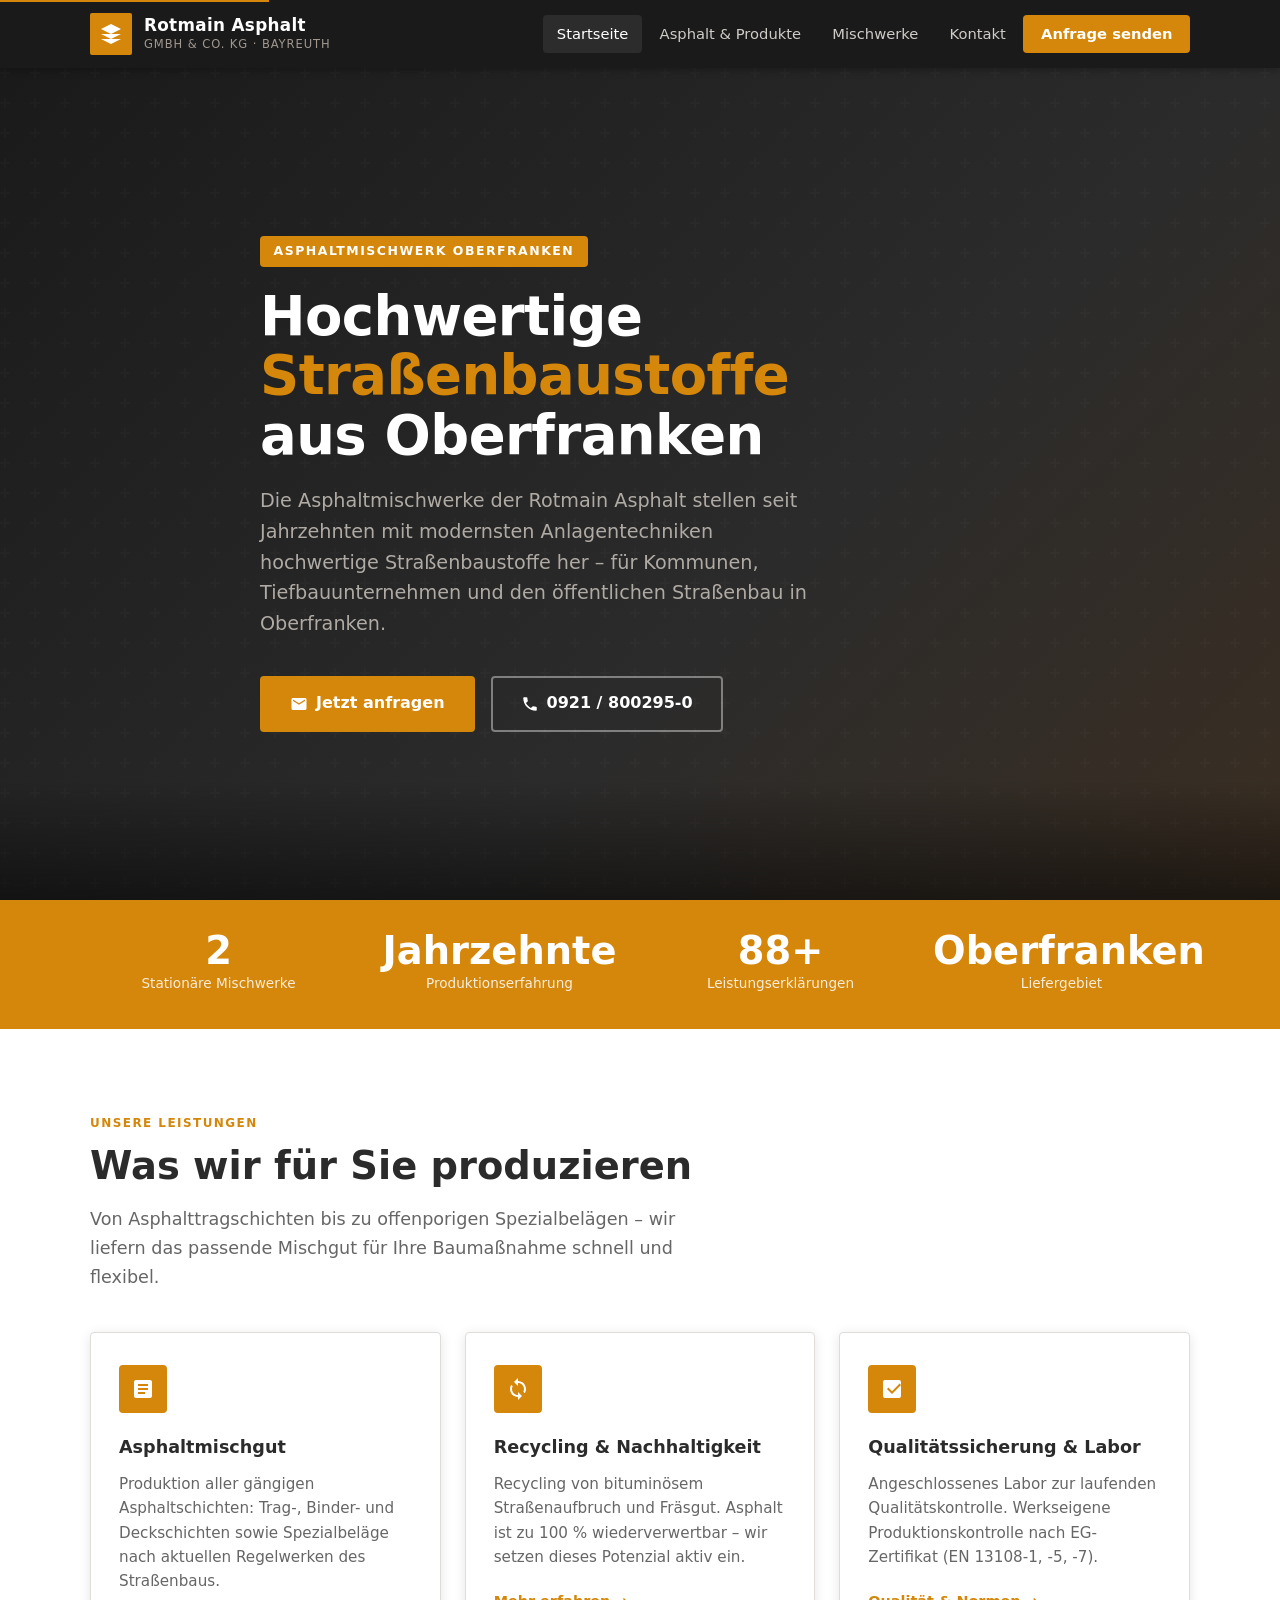
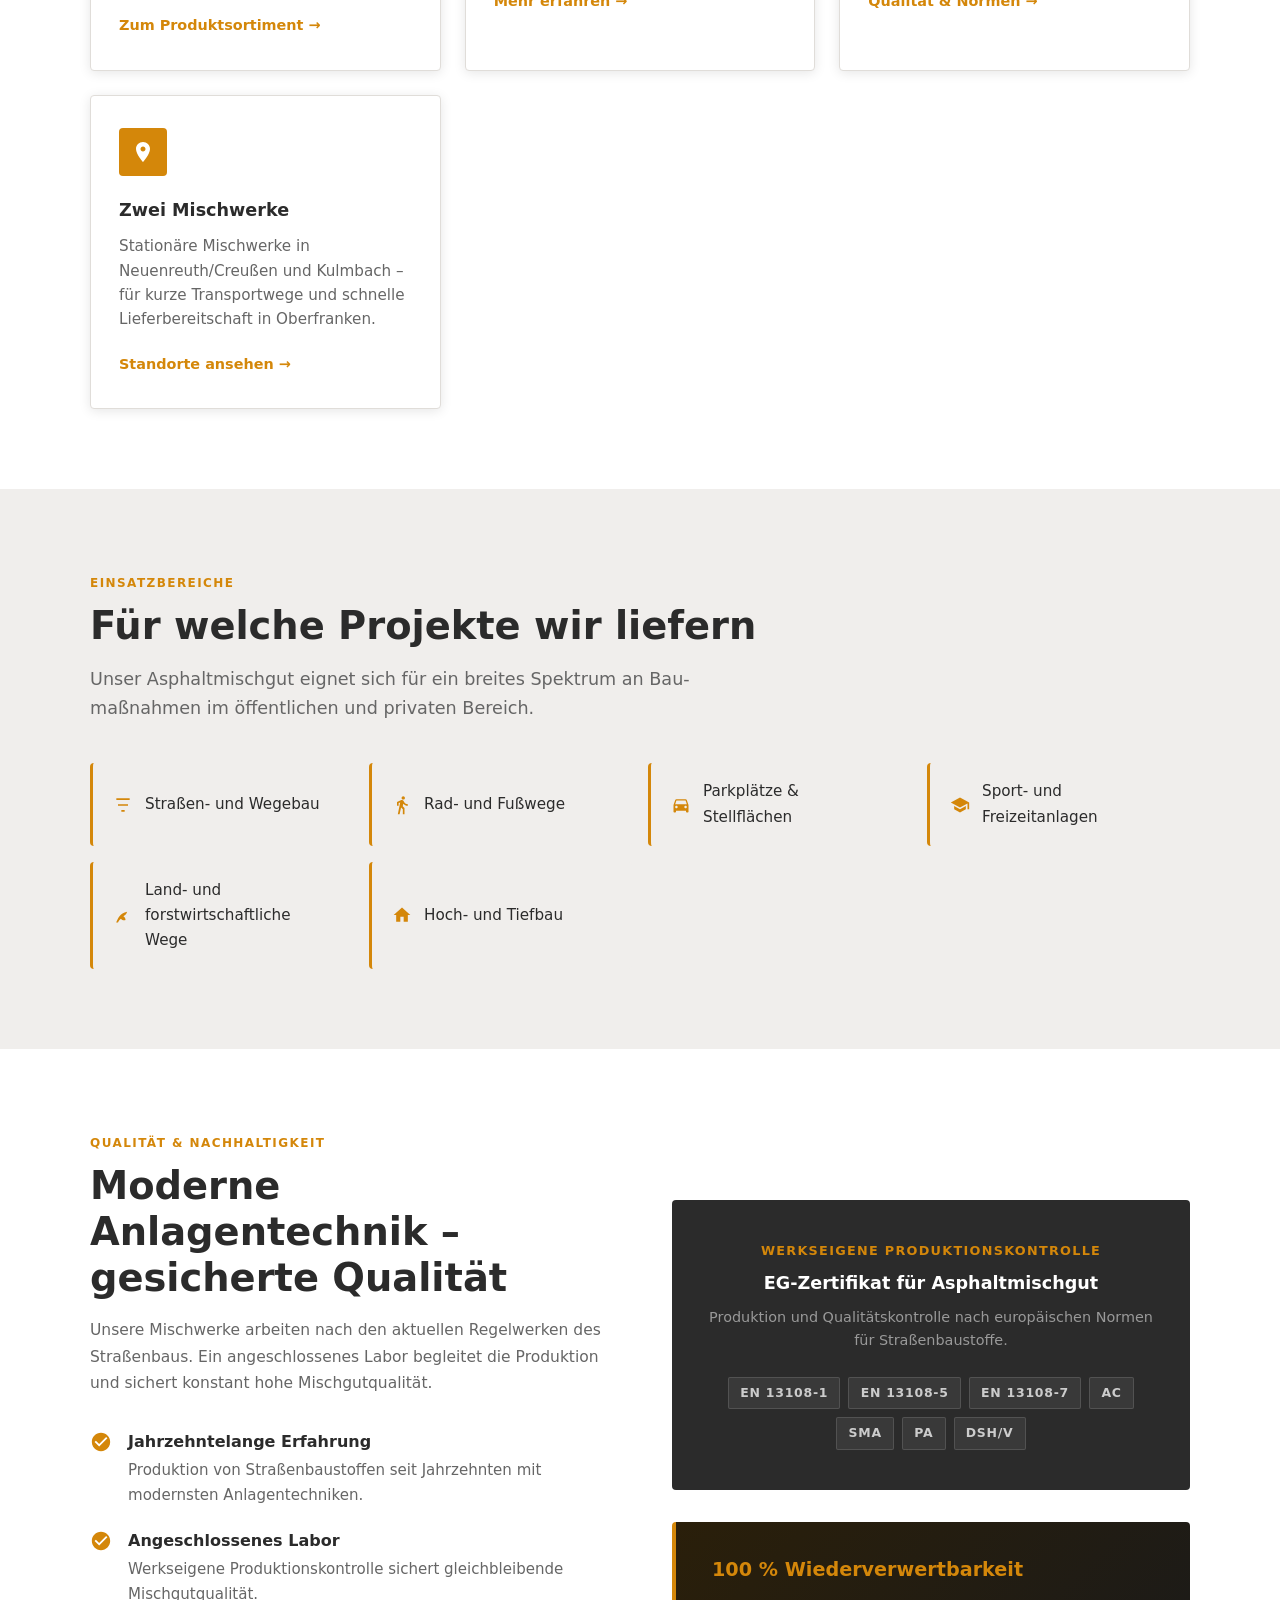
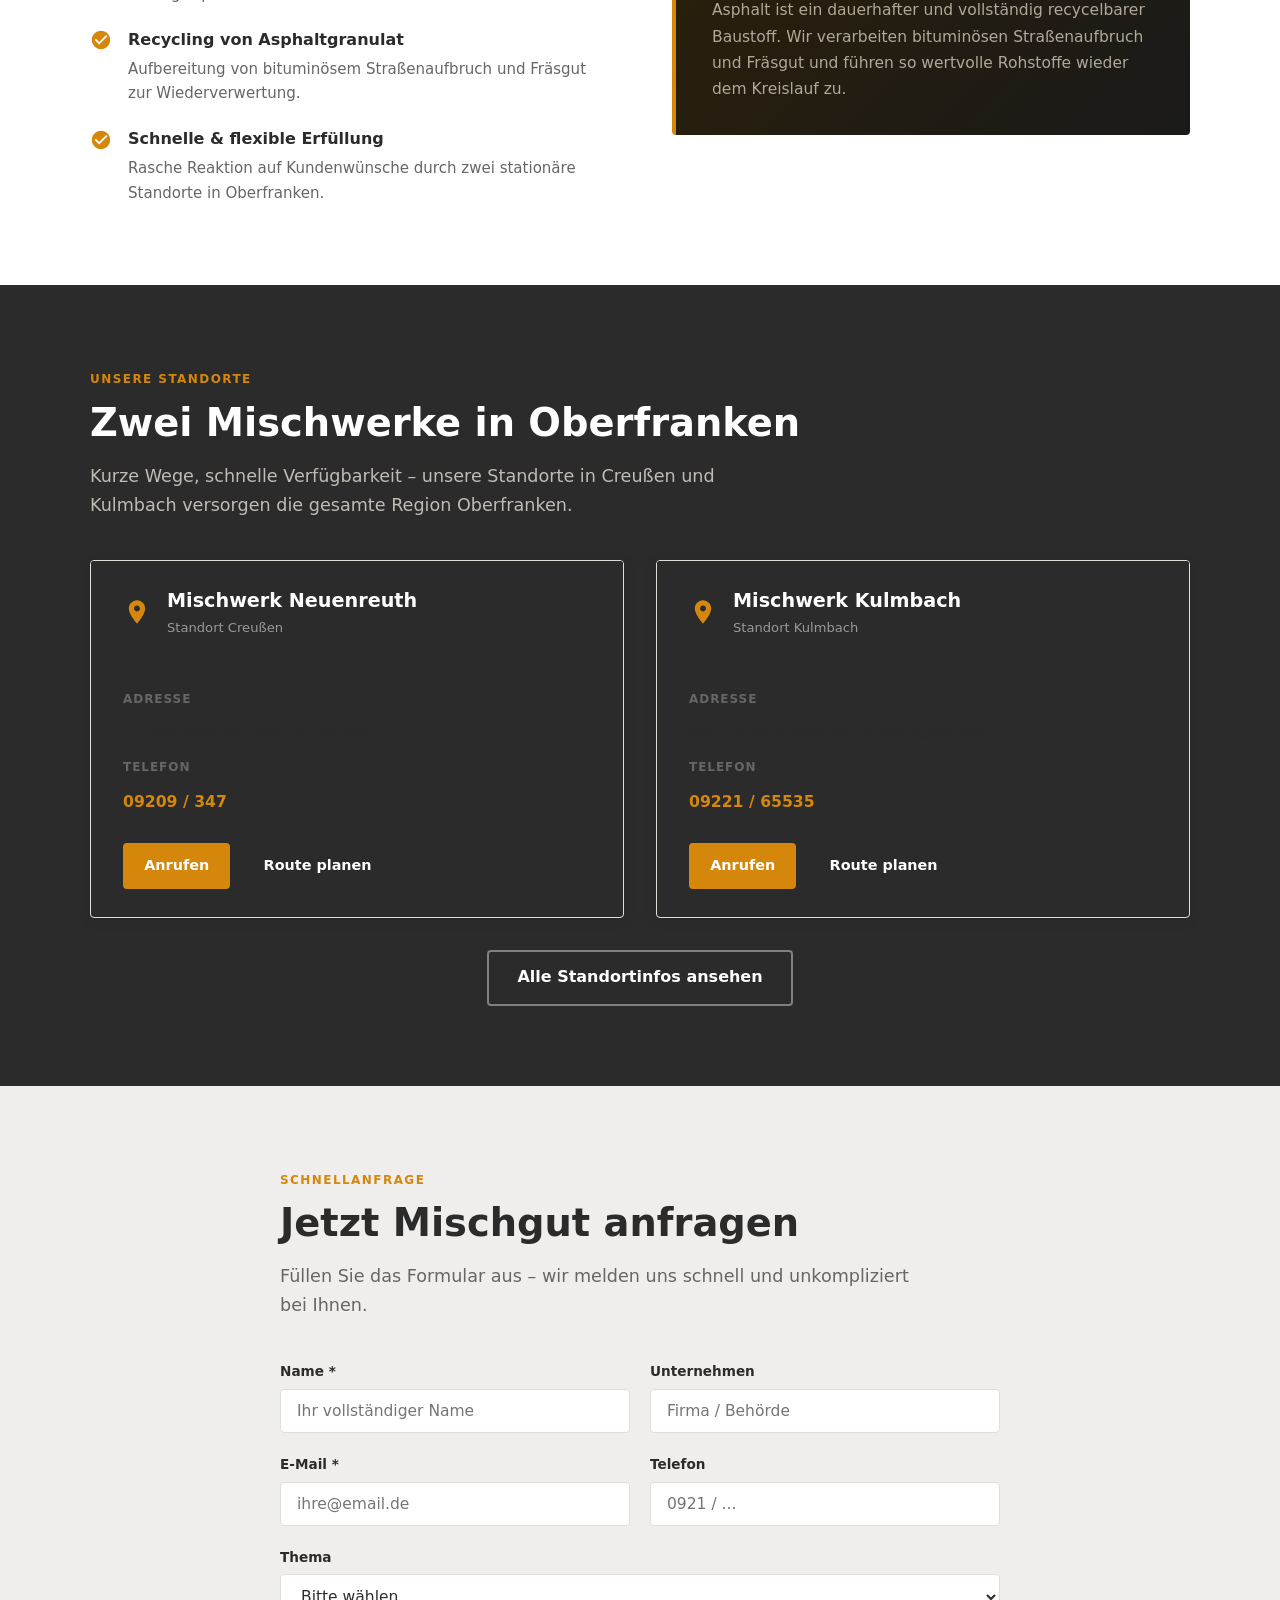
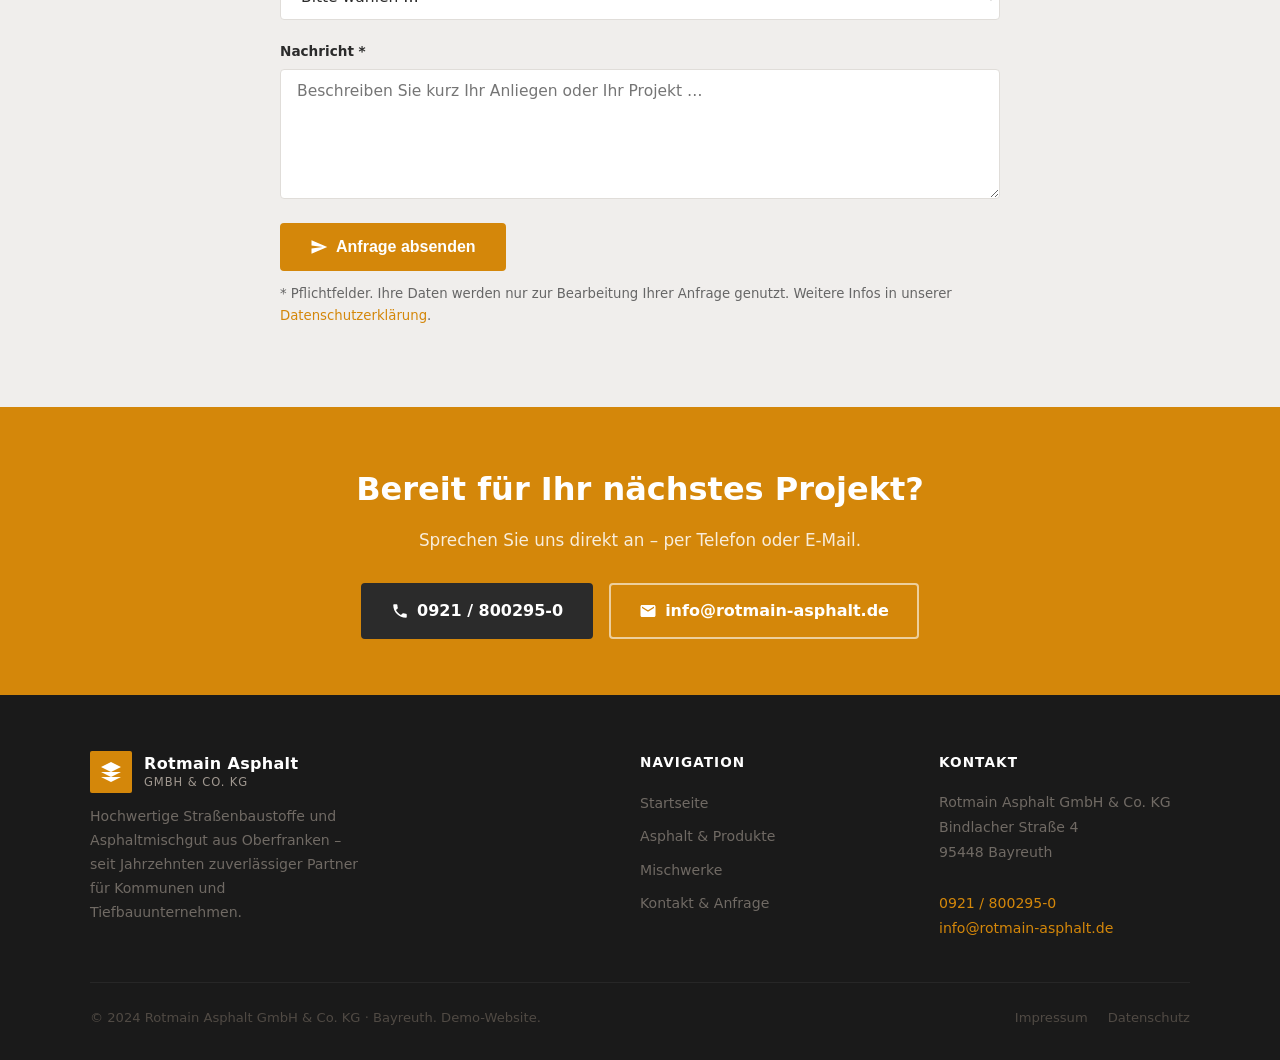
==== index.html @ ff2d0ba2 "Add complete 6-page demo website for Rotmain Asphalt GmbH & Co. KG Implements a modern, conversion-f" ====
<!DOCTYPE html>
<html lang="de">
<head>
  <meta charset="UTF-8">
  <meta name="viewport" content="width=device-width, initial-scale=1.0">
  <title>Rotmain Asphalt GmbH &amp; Co. KG – Asphaltmischwerk Bayreuth, Oberfranken</title>
  <meta name="description" content="Rotmain Asphalt produziert seit Jahrzehnten hochwertige Straßenbaustoffe in Oberfranken. Zwei stationäre Mischwerke in Neuenreuth/Creußen und Kulmbach. Jetzt Angebot anfragen.">
  <meta name="robots" content="index, follow">
  <link rel="canonical" href="https://rotmain-asphalt.de/">

  <!-- OpenGraph -->
  <meta property="og:type" content="website">
  <meta property="og:title" content="Rotmain Asphalt GmbH & Co. KG – Asphaltmischwerk Bayreuth">
  <meta property="og:description" content="Hochwertige Straßenbaustoffe aus Oberfranken. Zwei stationäre Mischwerke, angeschlossenes Labor, Recycling von Asphaltgranulat.">
  <meta property="og:url" content="https://rotmain-asphalt.de/">
  <meta property="og:locale" content="de_DE">

  <!-- JSON-LD LocalBusiness -->
  <script type="application/ld+json">
  {
    "@context": "https://schema.org",
    "@type": "LocalBusiness",
    "name": "Rotmain Asphalt GmbH & Co. KG",
    "url": "https://rotmain-asphalt.de/",
    "telephone": "+499218002950",
    "faxNumber": "+499218002955",
    "email": "info@rotmain-asphalt.de",
    "address": {
      "@type": "PostalAddress",
      "streetAddress": "Bindlacher Straße 4",
      "addressLocality": "Bayreuth",
      "postalCode": "95448",
      "addressCountry": "DE"
    },
    "geo": {
      "@type": "GeoCoordinates",
      "latitude": 49.9427,
      "longitude": 11.5834
    },
    "areaServed": "Oberfranken",
    "description": "Produktion hochwertiger Straßenbaustoffe und Asphaltmischgut seit Jahrzehnten. Zwei stationäre Mischwerke in Neuenreuth/Creußen und Kulmbach.",
    "sameAs": ["https://rotmain-asphalt.de/"]
  }
  </script>

  <link rel="stylesheet" href="styles.css">
</head>
<body>
  <a href="#main-content" class="skip-link">Zum Hauptinhalt springen</a>

  <!-- ===== HEADER ===== -->
  <header class="site-header" role="banner">
    <div class="header-inner">
      <a href="index.html" class="logo" aria-label="Rotmain Asphalt – Startseite">
        <div class="logo-mark">
          <svg viewBox="0 0 24 24" xmlns="http://www.w3.org/2000/svg" aria-hidden="true">
            <path d="M12 2L2 7l10 5 10-5-10-5zM2 17l10 5 10-5M2 12l10 5 10-5"/>
          </svg>
        </div>
        <div class="logo-text">
          <strong>Rotmain Asphalt</strong>
          <span>GmbH &amp; Co. KG · Bayreuth</span>
        </div>
      </a>
      <button class="nav-toggle" aria-label="Navigation öffnen" aria-expanded="false" aria-controls="main-nav">
        <span></span><span></span><span></span>
      </button>
      <nav class="site-nav" id="main-nav" aria-label="Hauptnavigation">
        <ul class="nav-list" role="list">
          <li><a href="index.html">Startseite</a></li>
          <li><a href="asphalt.html">Asphalt &amp; Produkte</a></li>
          <li><a href="plants.html">Mischwerke</a></li>
          <li><a href="contact.html">Kontakt</a></li>
          <li class="nav-cta"><a href="contact.html#inquiry">Anfrage senden</a></li>
        </ul>
      </nav>
    </div>
  </header>

  <main id="main-content">

    <!-- ===== HERO ===== -->
    <section class="hero" aria-labelledby="hero-heading">
      <div class="container">
        <div class="hero-content">
          <span class="hero-label">Asphaltmischwerk Oberfranken</span>
          <h1 id="hero-heading">
            Hochwertige <em>Straßenbaustoffe</em><br>
            aus Oberfranken
          </h1>
          <p class="hero-sub">
            Die Asphaltmischwerke der Rotmain Asphalt stellen seit Jahrzehnten mit
            modernsten Anlagentechniken hochwertige Straßenbaustoffe her –
            für Kommunen, Tiefbauunternehmen und den öffentlichen Straßenbau in Oberfranken.
          </p>
          <div class="hero-actions">
            <a href="contact.html#inquiry" class="btn btn-primary">
              <svg viewBox="0 0 24 24" width="18" height="18" fill="currentColor" aria-hidden="true"><path d="M20 4H4c-1.1 0-2 .9-2 2v12c0 1.1.9 2 2 2h16c1.1 0 2-.9 2-2V6c0-1.1-.9-2-2-2zm0 4l-8 5-8-5V6l8 5 8-5v2z"/></svg>
              Jetzt anfragen
            </a>
            <a href="tel:+499218002950" class="btn btn-outline">
              <svg viewBox="0 0 24 24" width="18" height="18" fill="currentColor" aria-hidden="true"><path d="M6.62 10.79c1.44 2.83 3.76 5.14 6.59 6.59l2.2-2.2c.27-.27.67-.36 1.02-.24 1.12.37 2.33.57 3.57.57.55 0 1 .45 1 1V20c0 .55-.45 1-1 1-9.39 0-17-7.61-17-17 0-.55.45-1 1-1h3.5c.55 0 1 .45 1 1 0 1.25.2 2.45.57 3.57.11.35.03.74-.25 1.02l-2.2 2.2z"/></svg>
              0921 / 800295-0
            </a>
          </div>
        </div>
      </div>
    </section>

    <!-- ===== STATS STRIP ===== -->
    <div class="stats-strip" aria-label="Kennzahlen">
      <div class="container">
        <div class="stats-grid">
          <div class="stat-item">
            <strong>2</strong>
            <span>Stationäre Mischwerke</span>
          </div>
          <div class="stat-item">
            <strong>Jahrzehnte</strong>
            <span>Produktionserfahrung</span>
          </div>
          <div class="stat-item">
            <strong>88+</strong>
            <span>Leistungserklärungen</span>
          </div>
          <div class="stat-item">
            <strong>Oberfranken</strong>
            <span>Liefergebiet</span>
          </div>
        </div>
      </div>
    </div>

    <!-- ===== SERVICES ===== -->
    <section class="section" aria-labelledby="services-heading">
      <div class="container">
        <span class="section-label">Unsere Leistungen</span>
        <h2 class="section-title" id="services-heading">Was wir für Sie produzieren</h2>
        <p class="section-lead">
          Von Asphalttragschichten bis zu offenporigen Spezialbelägen – wir liefern
          das passende Mischgut für Ihre Baumaßnahme schnell und flexibel.
        </p>
        <div class="cards-grid">
          <article class="card">
            <div class="card-icon">
              <svg viewBox="0 0 24 24" xmlns="http://www.w3.org/2000/svg" aria-hidden="true">
                <path d="M19 3H5c-1.1 0-2 .9-2 2v14c0 1.1.9 2 2 2h14c1.1 0 2-.9 2-2V5c0-1.1-.9-2-2-2zm-5 14H7v-2h7v2zm3-4H7v-2h10v2zm0-4H7V7h10v2z"/>
              </svg>
            </div>
            <h3>Asphaltmischgut</h3>
            <p>
              Produktion aller gängigen Asphaltschichten: Trag-, Binder- und
              Deckschichten sowie Spezialbeläge nach aktuellen Regelwerken des Straßenbaus.
            </p>
            <p class="card-link"><a href="asphalt.html">Zum Produktsortiment →</a></p>
          </article>
          <article class="card">
            <div class="card-icon">
              <svg viewBox="0 0 24 24" xmlns="http://www.w3.org/2000/svg" aria-hidden="true">
                <path d="M12 4V1L8 5l4 4V6c3.31 0 6 2.69 6 6 0 1.01-.25 1.97-.7 2.8l1.46 1.46C19.54 15.03 20 13.57 20 12c0-4.42-3.58-8-8-8zm0 14c-3.31 0-6-2.69-6-6 0-1.01.25-1.97.7-2.8L5.24 7.74C4.46 8.97 4 10.43 4 12c0 4.42 3.58 8 8 8v3l4-4-4-4v3z"/>
              </svg>
            </div>
            <h3>Recycling &amp; Nachhaltigkeit</h3>
            <p>
              Recycling von bituminösem Straßenaufbruch und Fräsgut. Asphalt ist zu
              100 % wiederverwertbar – wir setzen dieses Potenzial aktiv ein.
            </p>
            <p class="card-link"><a href="asphalt.html#recycling">Mehr erfahren →</a></p>
          </article>
          <article class="card">
            <div class="card-icon">
              <svg viewBox="0 0 24 24" xmlns="http://www.w3.org/2000/svg" aria-hidden="true">
                <path d="M19 3H5c-1.1 0-2 .9-2 2v14c0 1.1.9 2 2 2h14c1.1 0 2-.9 2-2V5c0-1.1-.9-2-2-2zm-7 14l-5-5 1.41-1.41L12 14.17l7.59-7.59L21 8l-9 9z"/>
              </svg>
            </div>
            <h3>Qualitätssicherung &amp; Labor</h3>
            <p>
              Angeschlossenes Labor zur laufenden Qualitätskontrolle. Werkseigene
              Produktionskontrolle nach EG-Zertifikat (EN 13108-1, -5, -7).
            </p>
            <p class="card-link"><a href="asphalt.html#quality">Qualität &amp; Normen →</a></p>
          </article>
          <article class="card">
            <div class="card-icon">
              <svg viewBox="0 0 24 24" xmlns="http://www.w3.org/2000/svg" aria-hidden="true">
                <path d="M12 2C8.13 2 5 5.13 5 9c0 5.25 7 13 7 13s7-7.75 7-13c0-3.87-3.13-7-7-7zm0 9.5c-1.38 0-2.5-1.12-2.5-2.5s1.12-2.5 2.5-2.5 2.5 1.12 2.5 2.5-1.12 2.5-2.5 2.5z"/>
              </svg>
            </div>
            <h3>Zwei Mischwerke</h3>
            <p>
              Stationäre Mischwerke in Neuenreuth/Creußen und Kulmbach –
              für kurze Transportwege und schnelle Lieferbereitschaft in Oberfranken.
            </p>
            <p class="card-link"><a href="plants.html">Standorte ansehen →</a></p>
          </article>
        </div>
      </div>
    </section>

    <!-- ===== APPLICATIONS ===== -->
    <section class="section section--mist" aria-labelledby="applications-heading">
      <div class="container">
        <span class="section-label">Einsatzbereiche</span>
        <h2 class="section-title" id="applications-heading">Für welche Projekte wir liefern</h2>
        <p class="section-lead">
          Unser Asphaltmischgut eignet sich für ein breites Spektrum an Bau­maßnahmen
          im öffentlichen und privaten Bereich.
        </p>
        <div class="app-grid">
          <div class="app-item">
            <svg viewBox="0 0 24 24" xmlns="http://www.w3.org/2000/svg" aria-hidden="true"><path d="M20 6H4V4h16v2zm-2 7H6v-2h12v2zm-4 7H10v-2h4v2z"/></svg>
            Straßen- und Wegebau
          </div>
          <div class="app-item">
            <svg viewBox="0 0 24 24" xmlns="http://www.w3.org/2000/svg" aria-hidden="true"><path d="M13.5 5.5c1.1 0 2-.9 2-2s-.9-2-2-2-2 .9-2 2 .9 2 2 2zM9.8 8.9L7 23h2.1l1.8-8 2.1 2v6h2v-7.5l-2.1-2 .6-3C14.8 12 16.8 13 19 13v-2c-1.9 0-3.5-1-4.3-2.4l-1-1.6c-.4-.6-1-1-1.7-1-.3 0-.5.1-.8.1L6 8.3V13h2V9.6l1.8-.7"/></svg>
            Rad- und Fußwege
          </div>
          <div class="app-item">
            <svg viewBox="0 0 24 24" xmlns="http://www.w3.org/2000/svg" aria-hidden="true"><path d="M18.92 6.01C18.72 5.42 18.16 5 17.5 5h-11c-.66 0-1.21.42-1.42 1.01L3 12v8c0 .55.45 1 1 1h1c.55 0 1-.45 1-1v-1h12v1c0 .55.45 1 1 1h1c.55 0 1-.45 1-1v-8l-2.08-5.99zM6.5 16c-.83 0-1.5-.67-1.5-1.5S5.67 13 6.5 13s1.5.67 1.5 1.5S7.33 16 6.5 16zm11 0c-.83 0-1.5-.67-1.5-1.5s.67-1.5 1.5-1.5 1.5.67 1.5 1.5-.67 1.5-1.5 1.5zM5 11l1.5-4.5h11L19 11H5z"/></svg>
            Parkplätze &amp; Stellflächen
          </div>
          <div class="app-item">
            <svg viewBox="0 0 24 24" xmlns="http://www.w3.org/2000/svg" aria-hidden="true"><path d="M12 3L1 9l11 6 9-4.91V17h2V9L12 3zM5 13.18v4L12 21l7-3.82v-4L12 17l-7-3.82z"/></svg>
            Sport- und Freizeitanlagen
          </div>
          <div class="app-item">
            <svg viewBox="0 0 24 24" xmlns="http://www.w3.org/2000/svg" aria-hidden="true"><path d="M17 8C8 10 5.9 16.17 3.82 21H6c1-2 2-3.5 3.5-4.5C11 18 13 19 15 18c0-2-1-3.5-2.5-4.5C14 12 16 11.5 17 8z"/></svg>
            Land- und forstwirtschaftliche Wege
          </div>
          <div class="app-item">
            <svg viewBox="0 0 24 24" xmlns="http://www.w3.org/2000/svg" aria-hidden="true"><path d="M10 20v-6h4v6h5v-8h3L12 3 2 12h3v8z"/></svg>
            Hoch- und Tiefbau
          </div>
        </div>
      </div>
    </section>

    <!-- ===== QUALITY / TRUST ===== -->
    <section class="section" id="quality" aria-labelledby="quality-heading">
      <div class="container">
        <div class="quality-grid">
          <div>
            <span class="section-label">Qualität &amp; Nachhaltigkeit</span>
            <h2 class="section-title" id="quality-heading">
              Moderne Anlagentechnik –<br>gesicherte Qualität
            </h2>
            <p style="color: var(--clr-subtle); margin-bottom: 2rem; font-size: .97rem; line-height: 1.7;">
              Unsere Mischwerke arbeiten nach den aktuellen Regelwerken des
              Straßenbaus. Ein angeschlossenes Labor begleitet die Produktion
              und sichert konstant hohe Mischgutqualität.
            </p>
            <ul class="quality-list">
              <li>
                <svg viewBox="0 0 24 24" xmlns="http://www.w3.org/2000/svg" aria-hidden="true"><path d="M12 2C6.48 2 2 6.48 2 12s4.48 10 10 10 10-4.48 10-10S17.52 2 12 2zm-2 15l-5-5 1.41-1.41L10 14.17l7.59-7.59L19 8l-9 9z"/></svg>
                <div>
                  <strong>Jahrzehntelange Erfahrung</strong>
                  <p>Produktion von Straßenbaustoffen seit Jahrzehnten mit modernsten Anlagentechniken.</p>
                </div>
              </li>
              <li>
                <svg viewBox="0 0 24 24" xmlns="http://www.w3.org/2000/svg" aria-hidden="true"><path d="M12 2C6.48 2 2 6.48 2 12s4.48 10 10 10 10-4.48 10-10S17.52 2 12 2zm-2 15l-5-5 1.41-1.41L10 14.17l7.59-7.59L19 8l-9 9z"/></svg>
                <div>
                  <strong>Angeschlossenes Labor</strong>
                  <p>Werkseigene Produktionskontrolle sichert gleichbleibende Mischgutqualität.</p>
                </div>
              </li>
              <li>
                <svg viewBox="0 0 24 24" xmlns="http://www.w3.org/2000/svg" aria-hidden="true"><path d="M12 2C6.48 2 2 6.48 2 12s4.48 10 10 10 10-4.48 10-10S17.52 2 12 2zm-2 15l-5-5 1.41-1.41L10 14.17l7.59-7.59L19 8l-9 9z"/></svg>
                <div>
                  <strong>Recycling von Asphaltgranulat</strong>
                  <p>Aufbereitung von bituminösem Straßenaufbruch und Fräsgut zur Wiederverwertung.</p>
                </div>
              </li>
              <li>
                <svg viewBox="0 0 24 24" xmlns="http://www.w3.org/2000/svg" aria-hidden="true"><path d="M12 2C6.48 2 2 6.48 2 12s4.48 10 10 10 10-4.48 10-10S17.52 2 12 2zm-2 15l-5-5 1.41-1.41L10 14.17l7.59-7.59L19 8l-9 9z"/></svg>
                <div>
                  <strong>Schnelle &amp; flexible Erfüllung</strong>
                  <p>Rasche Reaktion auf Kundenwünsche durch zwei stationäre Standorte in Oberfranken.</p>
                </div>
              </li>
            </ul>
          </div>
          <div>
            <div class="quality-badge">
              <p class="badge-norm">Werkseigene Produktionskontrolle</p>
              <h3>EG-Zertifikat für Asphaltmischgut</h3>
              <p>Produktion und Qualitätskontrolle nach europäischen Normen für Straßenbaustoffe.</p>
              <div class="standards-list">
                <span class="std-tag">EN 13108-1</span>
                <span class="std-tag">EN 13108-5</span>
                <span class="std-tag">EN 13108-7</span>
                <span class="std-tag">AC</span>
                <span class="std-tag">SMA</span>
                <span class="std-tag">PA</span>
                <span class="std-tag">DSH/V</span>
              </div>
            </div>
            <div class="recycle-block mt-4">
              <h3>100 % Wiederverwertbarkeit</h3>
              <p>
                Asphalt ist ein dauerhafter und vollständig recycelbarer Baustoff.
                Wir verarbeiten bituminösen Straßenaufbruch und Fräsgut und führen
                so wertvolle Rohstoffe wieder dem Kreislauf zu.
              </p>
            </div>
          </div>
        </div>
      </div>
    </section>

    <!-- ===== PLANTS QUICK ACCESS ===== -->
    <section class="section section--dark" aria-labelledby="plants-heading">
      <div class="container">
        <span class="section-label">Unsere Standorte</span>
        <h2 class="section-title section-title--light" id="plants-heading">Zwei Mischwerke in Oberfranken</h2>
        <p class="section-lead section-lead--light">
          Kurze Wege, schnelle Verfügbarkeit – unsere Standorte in Creußen und Kulmbach
          versorgen die gesamte Region Oberfranken.
        </p>
        <div class="plant-grid">
          <div class="plant-card">
            <div class="plant-card-header">
              <svg viewBox="0 0 24 24" xmlns="http://www.w3.org/2000/svg" aria-hidden="true"><path d="M12 2C8.13 2 5 5.13 5 9c0 5.25 7 13 7 13s7-7.75 7-13c0-3.87-3.13-7-7-7zm0 9.5c-1.38 0-2.5-1.12-2.5-2.5s1.12-2.5 2.5-2.5 2.5 1.12 2.5 2.5-1.12 2.5-2.5 2.5z"/></svg>
              <div>
                <h3>Mischwerk Neuenreuth</h3>
                <p>Standort Creußen</p>
              </div>
            </div>
            <div class="plant-card-body">
              <dl>
                <dt>Adresse</dt>
                <dd>OT Neuenreuth, 95473 Creußen</dd>
                <dt>Telefon</dt>
                <dd><a href="tel:+4909209347">09209 / 347</a></dd>
              </dl>
            </div>
            <div class="plant-card-footer">
              <a href="tel:+4909209347" class="btn btn-primary btn-sm">Anrufen</a>
              <a href="https://www.google.com/maps/search/?api=1&query=OT+Neuenreuth+95473+Creußen" target="_blank" rel="noopener noreferrer" class="btn btn-dark btn-sm">Route planen</a>
            </div>
          </div>
          <div class="plant-card">
            <div class="plant-card-header">
              <svg viewBox="0 0 24 24" xmlns="http://www.w3.org/2000/svg" aria-hidden="true"><path d="M12 2C8.13 2 5 5.13 5 9c0 5.25 7 13 7 13s7-7.75 7-13c0-3.87-3.13-7-7-7zm0 9.5c-1.38 0-2.5-1.12-2.5-2.5s1.12-2.5 2.5-2.5 2.5 1.12 2.5 2.5-1.12 2.5-2.5 2.5z"/></svg>
              <div>
                <h3>Mischwerk Kulmbach</h3>
                <p>Standort Kulmbach</p>
              </div>
            </div>
            <div class="plant-card-body">
              <dl>
                <dt>Adresse</dt>
                <dd>Von-Linde-Straße 2a, 95326 Kulmbach</dd>
                <dt>Telefon</dt>
                <dd><a href="tel:+4909221655350">09221 / 65535</a></dd>
              </dl>
            </div>
            <div class="plant-card-footer">
              <a href="tel:+4909221655350" class="btn btn-primary btn-sm">Anrufen</a>
              <a href="https://www.google.com/maps/search/?api=1&query=Von-Linde-Straße+2a+95326+Kulmbach" target="_blank" rel="noopener noreferrer" class="btn btn-dark btn-sm">Route planen</a>
            </div>
          </div>
        </div>
        <div class="text-center mt-4">
          <a href="plants.html" class="btn btn-outline">Alle Standortinfos ansehen</a>
        </div>
      </div>
    </section>

    <!-- ===== QUICK INQUIRY ===== -->
    <section class="section section--mist" id="inquiry" aria-labelledby="inquiry-heading">
      <div class="container">
        <div style="max-width: 720px; margin: 0 auto;">
          <span class="section-label">Schnellanfrage</span>
          <h2 class="section-title" id="inquiry-heading">Jetzt Mischgut anfragen</h2>
          <p class="section-lead">
            Füllen Sie das Formular aus – wir melden uns schnell und unkompliziert bei Ihnen.
          </p>
          <form id="quick-inquiry" novalidate>
            <div class="form-grid">
              <div class="form-group">
                <label for="qi-name">Name *</label>
                <input type="text" id="qi-name" name="name" required autocomplete="name" placeholder="Ihr vollständiger Name">
              </div>
              <div class="form-group">
                <label for="qi-company">Unternehmen</label>
                <input type="text" id="qi-company" name="company" autocomplete="organization" placeholder="Firma / Behörde">
              </div>
              <div class="form-group">
                <label for="qi-email">E-Mail *</label>
                <input type="email" id="qi-email" name="email" required autocomplete="email" placeholder="ihre@email.de">
              </div>
              <div class="form-group">
                <label for="qi-phone">Telefon</label>
                <input type="tel" id="qi-phone" name="phone" autocomplete="tel" placeholder="0921 / ...">
              </div>
              <div class="form-group full">
                <label for="qi-topic">Thema</label>
                <select id="qi-topic" name="topic">
                  <option value="">Bitte wählen …</option>
                  <option value="asphalt-order">Asphaltbestellung</option>
                  <option value="recycling">Recycling-Asphalt / Fräsgut</option>
                  <option value="lab-quality">Labor &amp; Qualität</option>
                  <option value="general">Allgemeine Anfrage</option>
                </select>
              </div>
              <div class="form-group full">
                <label for="qi-message">Nachricht *</label>
                <textarea id="qi-message" name="message" required placeholder="Beschreiben Sie kurz Ihr Anliegen oder Ihr Projekt …"></textarea>
              </div>
            </div>
            <div style="margin-top: 1.5rem;">
              <button type="submit" class="btn btn-primary">
                <svg viewBox="0 0 24 24" width="18" height="18" fill="currentColor" aria-hidden="true"><path d="M2.01 21L23 12 2.01 3 2 10l15 2-15 2z"/></svg>
                Anfrage absenden
              </button>
              <p style="margin-top: .75rem; font-size: .83rem; color: var(--clr-subtle);">
                * Pflichtfelder. Ihre Daten werden nur zur Bearbeitung Ihrer Anfrage genutzt.
                Weitere Infos in unserer <a href="datenschutz.html">Datenschutzerklärung</a>.
              </p>
            </div>
          </form>
        </div>
      </div>
    </section>

    <!-- ===== CTA STRIP ===== -->
    <div class="cta-strip">
      <div class="container">
        <h2>Bereit für Ihr nächstes Projekt?</h2>
        <p>Sprechen Sie uns direkt an – per Telefon oder E-Mail.</p>
        <div class="cta-actions">
          <a href="tel:+499218002950" class="btn btn-dark">
            <svg viewBox="0 0 24 24" width="18" height="18" fill="currentColor" aria-hidden="true"><path d="M6.62 10.79c1.44 2.83 3.76 5.14 6.59 6.59l2.2-2.2c.27-.27.67-.36 1.02-.24 1.12.37 2.33.57 3.57.57.55 0 1 .45 1 1V20c0 .55-.45 1-1 1-9.39 0-17-7.61-17-17 0-.55.45-1 1-1h3.5c.55 0 1 .45 1 1 0 1.25.2 2.45.57 3.57.11.35.03.74-.25 1.02l-2.2 2.2z"/></svg>
            0921 / 800295-0
          </a>
          <a href="mailto:info@rotmain-asphalt.de" class="btn btn-outline">
            <svg viewBox="0 0 24 24" width="18" height="18" fill="currentColor" aria-hidden="true"><path d="M20 4H4c-1.1 0-2 .9-2 2v12c0 1.1.9 2 2 2h16c1.1 0 2-.9 2-2V6c0-1.1-.9-2-2-2zm0 4l-8 5-8-5V6l8 5 8-5v2z"/></svg>
            info@rotmain-asphalt.de
          </a>
        </div>
      </div>
    </div>

  </main>

  <!-- ===== FOOTER ===== -->
  <footer class="site-footer" role="contentinfo">
    <div class="container">
      <div class="footer-grid">
        <div class="footer-brand">
          <a href="index.html" class="logo" aria-label="Rotmain Asphalt – Startseite">
            <div class="logo-mark">
              <svg viewBox="0 0 24 24" width="20" height="20" fill="#fff" aria-hidden="true"><path d="M12 2L2 7l10 5 10-5-10-5zM2 17l10 5 10-5M2 12l10 5 10-5"/></svg>
            </div>
            <div class="logo-text">
              <strong>Rotmain Asphalt</strong>
              <span>GmbH &amp; Co. KG</span>
            </div>
          </a>
          <p>
            Hochwertige Straßenbaustoffe und Asphaltmischgut aus Oberfranken –
            seit Jahrzehnten zuverlässiger Partner für Kommunen und Tiefbauunternehmen.
          </p>
        </div>
        <div class="footer-col">
          <h4>Navigation</h4>
          <ul role="list">
            <li><a href="index.html">Startseite</a></li>
            <li><a href="asphalt.html">Asphalt &amp; Produkte</a></li>
            <li><a href="plants.html">Mischwerke</a></li>
            <li><a href="contact.html">Kontakt &amp; Anfrage</a></li>
          </ul>
        </div>
        <div class="footer-col">
          <h4>Kontakt</h4>
          <address>
            Rotmain Asphalt GmbH &amp; Co. KG<br>
            Bindlacher Straße 4<br>
            95448 Bayreuth<br><br>
            <a href="tel:+499218002950">0921 / 800295-0</a><br>
            <a href="mailto:info@rotmain-asphalt.de">info@rotmain-asphalt.de</a>
          </address>
        </div>
      </div>
      <div class="footer-bottom">
        <p>© 2024 Rotmain Asphalt GmbH &amp; Co. KG · Bayreuth. Demo-Website.</p>
        <nav class="footer-legal" aria-label="Rechtliches">
          <a href="impressum.html">Impressum</a>
          <a href="datenschutz.html">Datenschutz</a>
        </nav>
      </div>
    </div>
  </footer>

  <!-- Mobile Sticky Bar -->
  <div class="mobile-bar" role="navigation" aria-label="Schnellkontakt">
    <div class="mobile-bar-inner">
      <a href="tel:+499218002950" class="mobile-bar-btn primary">
        <svg viewBox="0 0 24 24" aria-hidden="true"><path d="M6.62 10.79c1.44 2.83 3.76 5.14 6.59 6.59l2.2-2.2c.27-.27.67-.36 1.02-.24 1.12.37 2.33.57 3.57.57.55 0 1 .45 1 1V20c0 .55-.45 1-1 1-9.39 0-17-7.61-17-17 0-.55.45-1 1-1h3.5c.55 0 1 .45 1 1 0 1.25.2 2.45.57 3.57.11.35.03.74-.25 1.02l-2.2 2.2z"/></svg>
        Anrufen
      </a>
      <a href="mailto:info@rotmain-asphalt.de" class="mobile-bar-btn">
        <svg viewBox="0 0 24 24" aria-hidden="true"><path d="M20 4H4c-1.1 0-2 .9-2 2v12c0 1.1.9 2 2 2h16c1.1 0 2-.9 2-2V6c0-1.1-.9-2-2-2zm0 4l-8 5-8-5V6l8 5 8-5v2z"/></svg>
        E-Mail
      </a>
      <a href="https://www.google.com/maps/search/?api=1&query=Bindlacher+Straße+4+95448+Bayreuth" target="_blank" rel="noopener noreferrer" class="mobile-bar-btn">
        <svg viewBox="0 0 24 24" aria-hidden="true"><path d="M12 2C8.13 2 5 5.13 5 9c0 5.25 7 13 7 13s7-7.75 7-13c0-3.87-3.13-7-7-7zm0 9.5c-1.38 0-2.5-1.12-2.5-2.5s1.12-2.5 2.5-2.5 2.5 1.12 2.5 2.5-1.12 2.5-2.5 2.5z"/></svg>
        Route
      </a>
    </div>
  </div>

  <script src="scripts.js"></script>
</body>
</html>
---- styles.css ----
/* =========================================================
   Rotmain Asphalt GmbH & Co. KG — Demo Site Styles
   Palette: dark charcoal + warm amber accent
   ========================================================= */

/* --- Reset & Base --- */
*, *::before, *::after { box-sizing: border-box; margin: 0; padding: 0; }

:root {
  --clr-black:   #1a1a1a;
  --clr-dark:    #2b2b2b;
  --clr-mid:     #3d3d3d;
  --clr-steel:   #5a5a5a;
  --clr-mist:    #f0eeec;
  --clr-white:   #ffffff;
  --clr-accent:  #d4870a;
  --clr-accent2: #b87209;
  --clr-border:  #e0ddd9;
  --clr-text:    #2b2b2b;
  --clr-subtle:  #666;
  --font-main: system-ui, -apple-system, 'Segoe UI', Roboto, sans-serif;
  --radius: 4px;
  --shadow: 0 2px 12px rgba(0,0,0,.10);
  --shadow-lg: 0 4px 24px rgba(0,0,0,.16);
  --max-w: 1140px;
  --header-h: 68px;
}

html { scroll-behavior: smooth; font-size: 16px; }

body {
  font-family: var(--font-main);
  color: var(--clr-text);
  background: var(--clr-white);
  line-height: 1.65;
  padding-top: var(--header-h);
}

img { max-width: 100%; display: block; }
a { color: var(--clr-accent); text-decoration: none; }
a:hover { text-decoration: underline; }

/* Skip link */
.skip-link {
  position: absolute; top: -40px; left: 0; background: var(--clr-accent);
  color: #fff; padding: .5rem 1rem; z-index: 1000; transition: top .2s;
  font-weight: 600;
}
.skip-link:focus { top: 0; }

/* --- Layout helpers --- */
.container { max-width: var(--max-w); margin: 0 auto; padding: 0 1.25rem; }
.section { padding: 5rem 0; }
.section--dark { background: var(--clr-dark); color: var(--clr-mist); }
.section--mist { background: var(--clr-mist); }
.section--black { background: var(--clr-black); color: var(--clr-mist); }

.section-label {
  display: inline-block;
  font-size: .75rem; font-weight: 700; letter-spacing: .12em;
  text-transform: uppercase; color: var(--clr-accent);
  margin-bottom: .6rem;
}
.section-title {
  font-size: clamp(1.6rem, 3vw, 2.4rem);
  font-weight: 700; line-height: 1.2; margin-bottom: 1rem;
}
.section-title--light { color: var(--clr-white); }
.section-lead {
  font-size: 1.1rem; max-width: 640px; color: var(--clr-subtle);
  margin-bottom: 2.5rem;
}
.section-lead--light { color: #c0bbb5; }

/* --- Header & Nav --- */
.site-header {
  position: fixed; top: 0; left: 0; right: 0; z-index: 900;
  background: var(--clr-black);
  height: var(--header-h);
  display: flex; align-items: center;
  box-shadow: 0 2px 8px rgba(0,0,0,.3);
  transition: background .25s;
}
.site-header.scrolled { background: rgba(26,26,26,.97); }

.header-inner {
  display: flex; align-items: center; justify-content: space-between;
  width: 100%; max-width: var(--max-w); margin: 0 auto; padding: 0 1.25rem;
}

.logo {
  display: flex; align-items: center; gap: .75rem; text-decoration: none;
}
.logo-mark {
  width: 42px; height: 42px; background: var(--clr-accent);
  display: flex; align-items: center; justify-content: center;
  border-radius: 2px; flex-shrink: 0;
}
.logo-mark svg { width: 24px; height: 24px; fill: #fff; }
.logo-text { line-height: 1.1; }
.logo-text strong {
  display: block; color: #fff; font-size: 1.05rem; font-weight: 700;
  letter-spacing: .02em;
}
.logo-text span { color: #a09890; font-size: .72rem; letter-spacing: .08em; text-transform: uppercase; }

.nav-list {
  display: flex; align-items: center; gap: .25rem; list-style: none;
}
.nav-list a {
  display: block; padding: .45rem .85rem;
  color: #d0ccc8; font-size: .92rem; font-weight: 500;
  border-radius: var(--radius); transition: color .2s, background .2s;
  text-decoration: none;
}
.nav-list a:hover, .nav-list a.active {
  color: #fff; background: rgba(255,255,255,.08);
}
.nav-cta a {
  background: var(--clr-accent) !important; color: #fff !important;
  padding: .45rem 1.1rem !important; font-weight: 600 !important;
}
.nav-cta a:hover { background: var(--clr-accent2) !important; }

.nav-toggle {
  display: none; flex-direction: column; gap: 5px; cursor: pointer;
  background: none; border: none; padding: .4rem;
}
.nav-toggle span {
  width: 26px; height: 2px; background: #fff; border-radius: 2px;
  transition: transform .25s, opacity .25s;
}

@media (max-width: 820px) {
  .nav-toggle { display: flex; }
  .site-nav {
    position: fixed; top: var(--header-h); left: 0; right: 0;
    background: var(--clr-black); padding: 1rem 1.25rem 1.5rem;
    display: none; box-shadow: 0 8px 24px rgba(0,0,0,.4);
  }
  .site-nav.open { display: block; }
  .nav-list { flex-direction: column; align-items: stretch; gap: .1rem; }
  .nav-list a { padding: .75rem 1rem; }
}

/* --- Hero --- */
.hero {
  min-height: calc(100vh - var(--header-h));
  background: linear-gradient(135deg, var(--clr-black) 0%, var(--clr-dark) 60%, #3a2e22 100%);
  display: flex; align-items: center; position: relative; overflow: hidden;
  padding: 4rem 0;
}
.hero::before {
  content: ''; position: absolute; inset: 0;
  background: url("data:image/svg+xml,%3Csvg width='60' height='60' viewBox='0 0 60 60' xmlns='http://www.w3.org/2000/svg'%3E%3Cg fill='none' fill-rule='evenodd'%3E%3Cg fill='%23ffffff' fill-opacity='0.02'%3E%3Cpath d='M36 34v-4h-2v4h-4v2h4v4h2v-4h4v-2h-4zm0-30V0h-2v4h-4v2h4v4h2V6h4V4h-4zM6 34v-4H4v4H0v2h4v4h2v-4h4v-2H6zM6 4V0H4v4H0v2h4v4h2V6h4V4H6z'/%3E%3C/g%3E%3C/g%3E%3C/svg%3E");
}
.hero::after {
  content: ''; position: absolute; bottom: 0; left: 0; right: 0; height: 120px;
  background: linear-gradient(to top, rgba(0,0,0,.5), transparent);
}
.hero-content { position: relative; z-index: 1; max-width: 760px; }
.hero-label {
  display: inline-block; background: var(--clr-accent); color: #fff;
  font-size: .78rem; font-weight: 700; letter-spacing: .12em; text-transform: uppercase;
  padding: .3rem .85rem; border-radius: var(--radius); margin-bottom: 1.25rem;
}
.hero h1 {
  font-size: clamp(2rem, 5vw, 3.4rem); color: #fff; font-weight: 800;
  line-height: 1.1; margin-bottom: 1.25rem; letter-spacing: -.01em;
}
.hero h1 em { color: var(--clr-accent); font-style: normal; }
.hero-sub {
  font-size: clamp(1rem, 2vw, 1.2rem); color: #b0aaa4; max-width: 560px;
  margin-bottom: 2.25rem; line-height: 1.6;
}
.hero-actions { display: flex; gap: 1rem; flex-wrap: wrap; }

/* --- Buttons --- */
.btn {
  display: inline-flex; align-items: center; gap: .5rem;
  padding: .8rem 1.75rem; border-radius: var(--radius);
  font-size: 1rem; font-weight: 600; cursor: pointer;
  text-decoration: none; border: 2px solid transparent;
  transition: background .2s, color .2s, border-color .2s, box-shadow .2s;
  white-space: nowrap;
}
.btn:hover { text-decoration: none; }
.btn-primary { background: var(--clr-accent); color: #fff; border-color: var(--clr-accent); }
.btn-primary:hover { background: var(--clr-accent2); border-color: var(--clr-accent2); }
.btn-outline { background: transparent; color: #fff; border-color: rgba(255,255,255,.4); }
.btn-outline:hover { border-color: #fff; background: rgba(255,255,255,.08); color: #fff; }
.btn-dark { background: var(--clr-dark); color: #fff; border-color: var(--clr-dark); }
.btn-dark:hover { background: var(--clr-mid); border-color: var(--clr-mid); }
.btn-sm { padding: .55rem 1.2rem; font-size: .9rem; }

/* --- Stats strip --- */
.stats-strip {
  background: var(--clr-accent); padding: 2rem 0;
}
.stats-grid {
  display: grid; grid-template-columns: repeat(auto-fit, minmax(160px, 1fr));
  gap: 1.5rem; text-align: center;
}
.stat-item strong {
  display: block; font-size: clamp(1.8rem, 3vw, 2.6rem); font-weight: 800;
  color: #fff; line-height: 1;
}
.stat-item span { font-size: .85rem; color: rgba(255,255,255,.85); font-weight: 500; }

/* --- Cards grid --- */
.cards-grid {
  display: grid;
  grid-template-columns: repeat(auto-fit, minmax(260px, 1fr));
  gap: 1.5rem;
}
.card {
  background: var(--clr-white); border: 1px solid var(--clr-border);
  border-radius: var(--radius); padding: 2rem 1.75rem;
  box-shadow: var(--shadow); transition: box-shadow .2s, transform .2s;
}
.card:hover { box-shadow: var(--shadow-lg); transform: translateY(-2px); }
.card-icon {
  width: 48px; height: 48px; background: var(--clr-accent);
  border-radius: var(--radius); display: flex; align-items: center;
  justify-content: center; margin-bottom: 1.25rem;
}
.card-icon svg { width: 24px; height: 24px; fill: #fff; }
.card h3 { font-size: 1.1rem; font-weight: 700; margin-bottom: .6rem; }
.card p { font-size: .95rem; color: var(--clr-subtle); line-height: 1.6; }
.card-link { margin-top: 1.25rem; }
.card-link a {
  font-size: .9rem; font-weight: 600; color: var(--clr-accent);
  display: inline-flex; align-items: center; gap: .3rem;
}
.card-link a:hover { text-decoration: underline; }

/* Dark card variant */
.card--dark {
  background: var(--clr-mid); border-color: var(--clr-steel); color: var(--clr-mist);
}
.card--dark p { color: #a0a0a0; }

/* --- Applications list --- */
.app-grid {
  display: grid; grid-template-columns: repeat(auto-fit, minmax(220px, 1fr));
  gap: 1rem;
}
.app-item {
  display: flex; align-items: center; gap: .75rem;
  padding: 1rem 1.25rem; background: var(--clr-mist);
  border-radius: var(--radius); border-left: 3px solid var(--clr-accent);
  font-size: .95rem; font-weight: 500;
}
.app-item svg { width: 20px; height: 20px; fill: var(--clr-accent); flex-shrink: 0; }

/* --- Plant cards --- */
.plant-grid { display: grid; grid-template-columns: repeat(auto-fit, minmax(320px, 1fr)); gap: 2rem; }
.plant-card {
  border: 1px solid var(--clr-border); border-radius: var(--radius);
  overflow: hidden; box-shadow: var(--shadow);
}
.plant-card-header {
  background: var(--clr-dark); padding: 1.5rem 2rem;
  display: flex; align-items: center; gap: 1rem;
}
.plant-card-header svg { width: 28px; height: 28px; fill: var(--clr-accent); flex-shrink: 0; }
.plant-card-header h3 { color: #fff; font-size: 1.2rem; font-weight: 700; }
.plant-card-header p { color: #999; font-size: .82rem; }
.plant-card-body { padding: 1.75rem 2rem; }
.plant-card-body dl { display: grid; gap: .7rem; }
.plant-card-body dt { font-size: .75rem; font-weight: 700; text-transform: uppercase; letter-spacing: .08em; color: var(--clr-subtle); }
.plant-card-body dd { font-size: .98rem; font-weight: 500; color: var(--clr-text); }
.plant-card-body dd a { color: var(--clr-accent); font-weight: 600; }
.plant-card-body dd a:hover { text-decoration: underline; }
.plant-card-footer { padding: 0 2rem 1.75rem; display: flex; gap: .75rem; flex-wrap: wrap; }

/* --- Quality / Trust section --- */
.quality-grid { display: grid; grid-template-columns: 1fr 1fr; gap: 4rem; align-items: center; }
.quality-list { list-style: none; display: grid; gap: 1.25rem; }
.quality-list li {
  display: flex; gap: 1rem; align-items: flex-start;
}
.quality-list li svg { width: 22px; height: 22px; fill: var(--clr-accent); flex-shrink: 0; margin-top: .15rem; }
.quality-list li strong { display: block; font-weight: 700; margin-bottom: .2rem; }
.quality-list li p { font-size: .94rem; color: var(--clr-subtle); }

.quality-badge {
  background: var(--clr-dark); color: var(--clr-mist);
  padding: 2.5rem 2rem; border-radius: var(--radius);
  text-align: center;
}
.quality-badge .badge-norm {
  font-size: .8rem; font-weight: 700; letter-spacing: .1em; text-transform: uppercase;
  color: var(--clr-accent); margin-bottom: .5rem;
}
.quality-badge h3 { font-size: 1.1rem; margin-bottom: .5rem; color: #fff; }
.quality-badge p { font-size: .9rem; color: #999; }
.standards-list { display: flex; gap: .5rem; flex-wrap: wrap; margin-top: 1.5rem; justify-content: center; }
.std-tag {
  background: rgba(255,255,255,.07); border: 1px solid rgba(255,255,255,.12);
  color: #ccc; font-size: .78rem; font-weight: 600; padding: .3rem .7rem;
  border-radius: 2px; letter-spacing: .06em;
}

@media (max-width: 760px) {
  .quality-grid { grid-template-columns: 1fr; gap: 2.5rem; }
}

/* --- Products table / list --- */
.product-list { display: grid; gap: .5rem; }
.product-row {
  display: flex; align-items: center; gap: 1rem; padding: .9rem 1.25rem;
  background: var(--clr-mist); border-radius: var(--radius);
  border-left: 3px solid transparent; transition: border-color .2s, background .2s;
}
.product-row:hover { border-left-color: var(--clr-accent); background: #e8e5e0; }
.product-row svg { width: 18px; height: 18px; fill: var(--clr-accent); flex-shrink: 0; }
.product-row strong { font-size: .97rem; min-width: 200px; }
.product-row span { font-size: .88rem; color: var(--clr-subtle); }

/* --- FAQ Accordion --- */
.faq-list { display: grid; gap: .5rem; max-width: 820px; }
.faq-item {
  border: 1px solid var(--clr-border); border-radius: var(--radius); overflow: hidden;
}
.faq-question {
  width: 100%; text-align: left; background: var(--clr-white);
  border: none; padding: 1.1rem 1.5rem; cursor: pointer;
  display: flex; justify-content: space-between; align-items: center;
  font-size: 1rem; font-weight: 600; color: var(--clr-text);
  transition: background .2s;
}
.faq-question:hover { background: var(--clr-mist); }
.faq-question[aria-expanded="true"] { background: var(--clr-mist); color: var(--clr-accent); }
.faq-icon {
  width: 20px; height: 20px; flex-shrink: 0; transition: transform .3s;
  fill: var(--clr-subtle);
}
.faq-question[aria-expanded="true"] .faq-icon { transform: rotate(180deg); fill: var(--clr-accent); }
.faq-answer {
  max-height: 0; overflow: hidden; transition: max-height .35s ease;
  background: #faf9f7;
}
.faq-answer p { padding: 1.1rem 1.5rem; font-size: .95rem; color: var(--clr-subtle); line-height: 1.7; }

/* --- Contact form --- */
.form-grid { display: grid; grid-template-columns: 1fr 1fr; gap: 1.25rem; }
.form-group { display: flex; flex-direction: column; gap: .4rem; }
.form-group.full { grid-column: 1 / -1; }
.form-group label { font-size: .85rem; font-weight: 600; color: var(--clr-text); }
.form-group input,
.form-group select,
.form-group textarea {
  padding: .75rem 1rem; border: 1.5px solid var(--clr-border);
  border-radius: var(--radius); font-family: var(--font-main);
  font-size: .97rem; color: var(--clr-text); background: var(--clr-white);
  transition: border-color .2s, box-shadow .2s;
}
.form-group input:focus,
.form-group select:focus,
.form-group textarea:focus {
  outline: none; border-color: var(--clr-accent);
  box-shadow: 0 0 0 3px rgba(212,135,10,.15);
}
.form-group textarea { resize: vertical; min-height: 130px; }
.form-group select { cursor: pointer; }
.upload-area {
  border: 2px dashed var(--clr-border); border-radius: var(--radius);
  padding: 1.5rem; text-align: center; cursor: pointer;
  color: var(--clr-subtle); font-size: .9rem; transition: border-color .2s;
}
.upload-area:hover { border-color: var(--clr-accent); color: var(--clr-accent); }
.upload-area svg { width: 28px; height: 28px; fill: currentColor; margin: 0 auto .5rem; }

@media (max-width: 640px) { .form-grid { grid-template-columns: 1fr; } }

/* --- Contact info boxes --- */
.contact-grid { display: grid; grid-template-columns: repeat(auto-fit, minmax(280px, 1fr)); gap: 1.5rem; }
.contact-box {
  background: var(--clr-white); border: 1px solid var(--clr-border);
  border-radius: var(--radius); padding: 1.75rem; box-shadow: var(--shadow);
}
.contact-box h3 { font-size: 1rem; font-weight: 700; margin-bottom: 1rem; color: var(--clr-text); }
.contact-box dl { display: grid; gap: .55rem; }
.contact-box dt { font-size: .73rem; font-weight: 700; text-transform: uppercase; letter-spacing: .08em; color: var(--clr-subtle); }
.contact-box dd { font-size: .97rem; color: var(--clr-text); }
.contact-box dd a { color: var(--clr-accent); font-weight: 600; }

/* --- CTA Strip --- */
.cta-strip { background: var(--clr-accent); padding: 3.5rem 0; text-align: center; }
.cta-strip h2 { font-size: clamp(1.4rem, 3vw, 2rem); color: #fff; font-weight: 700; margin-bottom: .75rem; }
.cta-strip p { color: rgba(255,255,255,.85); margin-bottom: 1.75rem; font-size: 1.05rem; }
.cta-strip .btn-outline { border-color: rgba(255,255,255,.6); color: #fff; }
.cta-strip .btn-outline:hover { border-color: #fff; background: rgba(255,255,255,.15); }
.cta-actions { display: flex; gap: 1rem; justify-content: center; flex-wrap: wrap; }

/* --- Mobile sticky bar --- */
.mobile-bar {
  display: none; position: fixed; bottom: 0; left: 0; right: 0; z-index: 800;
  background: var(--clr-black); border-top: 1px solid rgba(255,255,255,.1);
  box-shadow: 0 -4px 20px rgba(0,0,0,.4);
}
.mobile-bar-inner {
  display: grid; grid-template-columns: 1fr 1fr 1fr; height: 56px;
}
.mobile-bar-btn {
  display: flex; flex-direction: column; align-items: center; justify-content: center;
  gap: 3px; text-decoration: none; color: #ccc; font-size: .65rem; font-weight: 600;
  letter-spacing: .04em; text-transform: uppercase; transition: color .2s, background .2s;
  border-right: 1px solid rgba(255,255,255,.06);
}
.mobile-bar-btn:last-child { border-right: none; }
.mobile-bar-btn:hover, .mobile-bar-btn:focus { color: #fff; background: rgba(255,255,255,.06); text-decoration: none; }
.mobile-bar-btn.primary { color: var(--clr-accent); }
.mobile-bar-btn svg { width: 20px; height: 20px; fill: currentColor; }

@media (max-width: 820px) {
  .mobile-bar { display: flex; }
  body { padding-bottom: 56px; }
}

/* --- Toast notification --- */
.toast {
  position: fixed; bottom: 1.5rem; right: 1.5rem; z-index: 9999;
  background: #2d6a2d; color: #fff; padding: 1rem 1.5rem;
  border-radius: var(--radius); box-shadow: var(--shadow-lg);
  font-weight: 600; font-size: .97rem;
  transform: translateY(100px); opacity: 0;
  transition: transform .4s, opacity .4s;
  display: flex; align-items: center; gap: .75rem;
}
.toast.show { transform: translateY(0); opacity: 1; }
.toast svg { width: 20px; height: 20px; fill: #fff; flex-shrink: 0; }

/* --- Breadcrumb --- */
.breadcrumb {
  background: var(--clr-mist); padding: .85rem 0;
  border-bottom: 1px solid var(--clr-border);
}
.breadcrumb ol { display: flex; gap: .5rem; list-style: none; font-size: .85rem; }
.breadcrumb li { display: flex; align-items: center; gap: .5rem; color: var(--clr-subtle); }
.breadcrumb li:not(:last-child)::after { content: '/'; color: #bbb; }
.breadcrumb a { color: var(--clr-accent); }

/* --- Page hero (inner pages) --- */
.page-hero {
  background: linear-gradient(135deg, var(--clr-black) 0%, var(--clr-dark) 100%);
  padding: 4rem 0 3rem; text-align: left;
}
.page-hero h1 { color: #fff; font-size: clamp(1.8rem, 4vw, 2.8rem); font-weight: 800; margin-bottom: .75rem; }
.page-hero p { color: #a09890; font-size: 1.1rem; max-width: 600px; }

/* --- Legal pages --- */
.legal-content { max-width: 820px; }
.legal-content h2 { font-size: 1.25rem; font-weight: 700; margin: 2.5rem 0 .75rem; color: var(--clr-text); }
.legal-content h3 { font-size: 1.05rem; font-weight: 700; margin: 1.75rem 0 .5rem; color: var(--clr-text); }
.legal-content p { margin-bottom: 1rem; font-size: .97rem; color: var(--clr-subtle); line-height: 1.75; }
.legal-content ul { margin: .5rem 0 1rem 1.5rem; }
.legal-content ul li { font-size: .97rem; color: var(--clr-subtle); margin-bottom: .4rem; }
.legal-content a { color: var(--clr-accent); }
.legal-content .dl-pair { display: grid; grid-template-columns: 180px 1fr; gap: .4rem .75rem; margin-bottom: 1rem; }
.legal-content .dl-pair dt { font-weight: 600; font-size: .95rem; color: var(--clr-text); }
.legal-content .dl-pair dd { font-size: .95rem; color: var(--clr-subtle); }

/* --- Footer --- */
.site-footer { background: var(--clr-black); color: #a09890; padding: 3.5rem 0 2rem; }
.footer-grid { display: grid; grid-template-columns: 2fr 1fr 1fr; gap: 3rem; margin-bottom: 2.5rem; }
.footer-brand .logo-text strong { font-size: 1rem; }
.footer-brand p { font-size: .88rem; color: #706a64; margin-top: .75rem; line-height: 1.7; max-width: 280px; }
.footer-col h4 { color: #fff; font-size: .85rem; font-weight: 700; letter-spacing: .08em; text-transform: uppercase; margin-bottom: 1rem; }
.footer-col ul { list-style: none; display: grid; gap: .45rem; }
.footer-col ul a { color: #706a64; font-size: .88rem; transition: color .2s; }
.footer-col ul a:hover { color: var(--clr-accent); text-decoration: none; }
.footer-col address { font-style: normal; font-size: .88rem; line-height: 1.8; color: #706a64; }
.footer-col address a { color: var(--clr-accent); }
.footer-bottom {
  border-top: 1px solid rgba(255,255,255,.06); padding-top: 1.5rem;
  display: flex; justify-content: space-between; align-items: center; flex-wrap: wrap; gap: 1rem;
}
.footer-bottom p { font-size: .82rem; color: #504a44; }
.footer-legal { display: flex; gap: 1.25rem; flex-wrap: wrap; }
.footer-legal a { font-size: .82rem; color: #504a44; transition: color .2s; }
.footer-legal a:hover { color: var(--clr-accent); }

@media (max-width: 760px) {
  .footer-grid { grid-template-columns: 1fr; gap: 2rem; }
  .footer-bottom { flex-direction: column; text-align: center; }
}

/* --- Utilities --- */
.text-center { text-align: center; }
.text-accent { color: var(--clr-accent); }
.mt-1 { margin-top: .5rem; }
.mt-2 { margin-top: 1rem; }
.mt-3 { margin-top: 1.5rem; }
.mt-4 { margin-top: 2rem; }
.mb-2 { margin-bottom: 1rem; }
.mb-3 { margin-bottom: 1.5rem; }
.mb-4 { margin-bottom: 2rem; }
.flex-gap { display: flex; gap: 1rem; flex-wrap: wrap; }

/* --- Focus styles (accessibility) --- */
:focus-visible {
  outline: 2px solid var(--clr-accent); outline-offset: 3px;
}

/* --- Divider --- */
.section-divider { height: 1px; background: var(--clr-border); margin: 0; }

/* --- Recycling highlight block --- */
.recycle-block {
  background: linear-gradient(135deg, #2a1f0a 0%, #1a1a1a 100%);
  border-left: 4px solid var(--clr-accent);
  padding: 2rem 2.25rem; border-radius: var(--radius);
  color: var(--clr-mist);
}
.recycle-block h3 { color: var(--clr-accent); font-size: 1.2rem; margin-bottom: .75rem; }
.recycle-block p { font-size: .97rem; color: #b0a898; line-height: 1.7; }
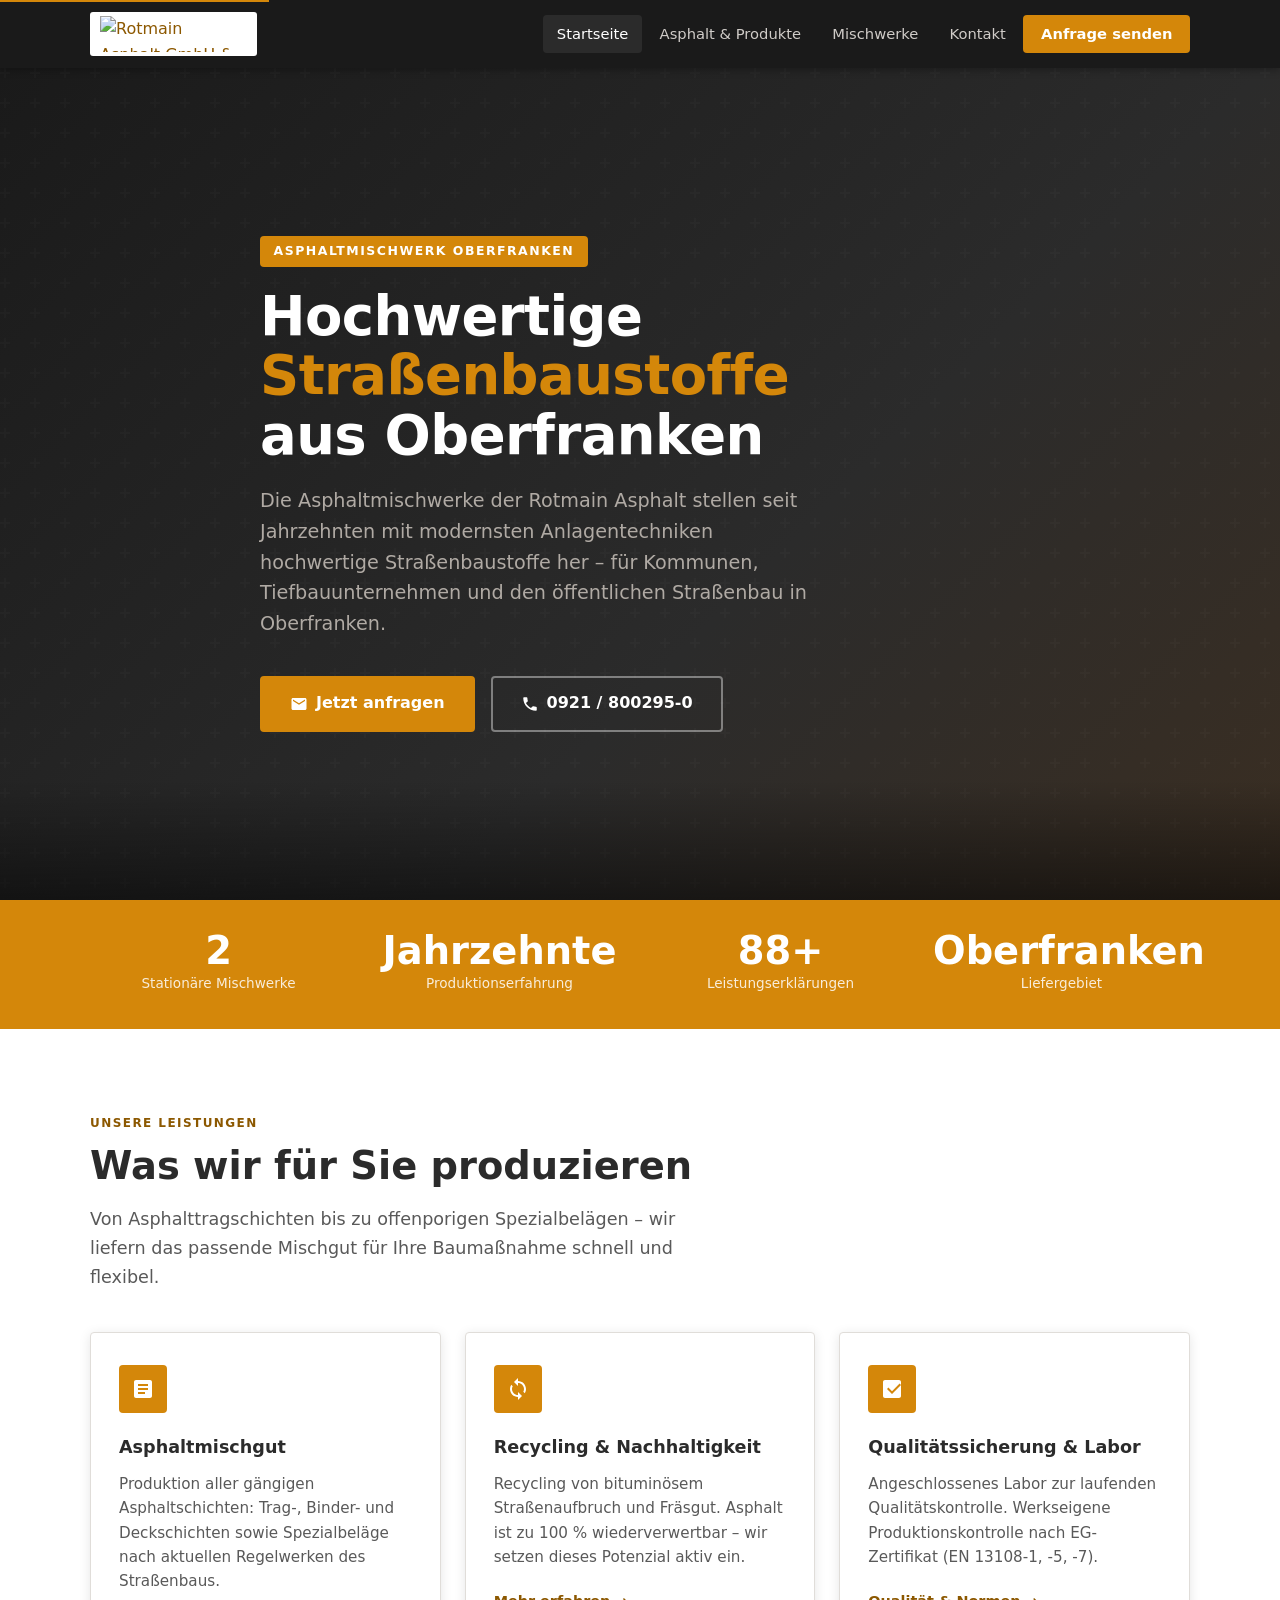
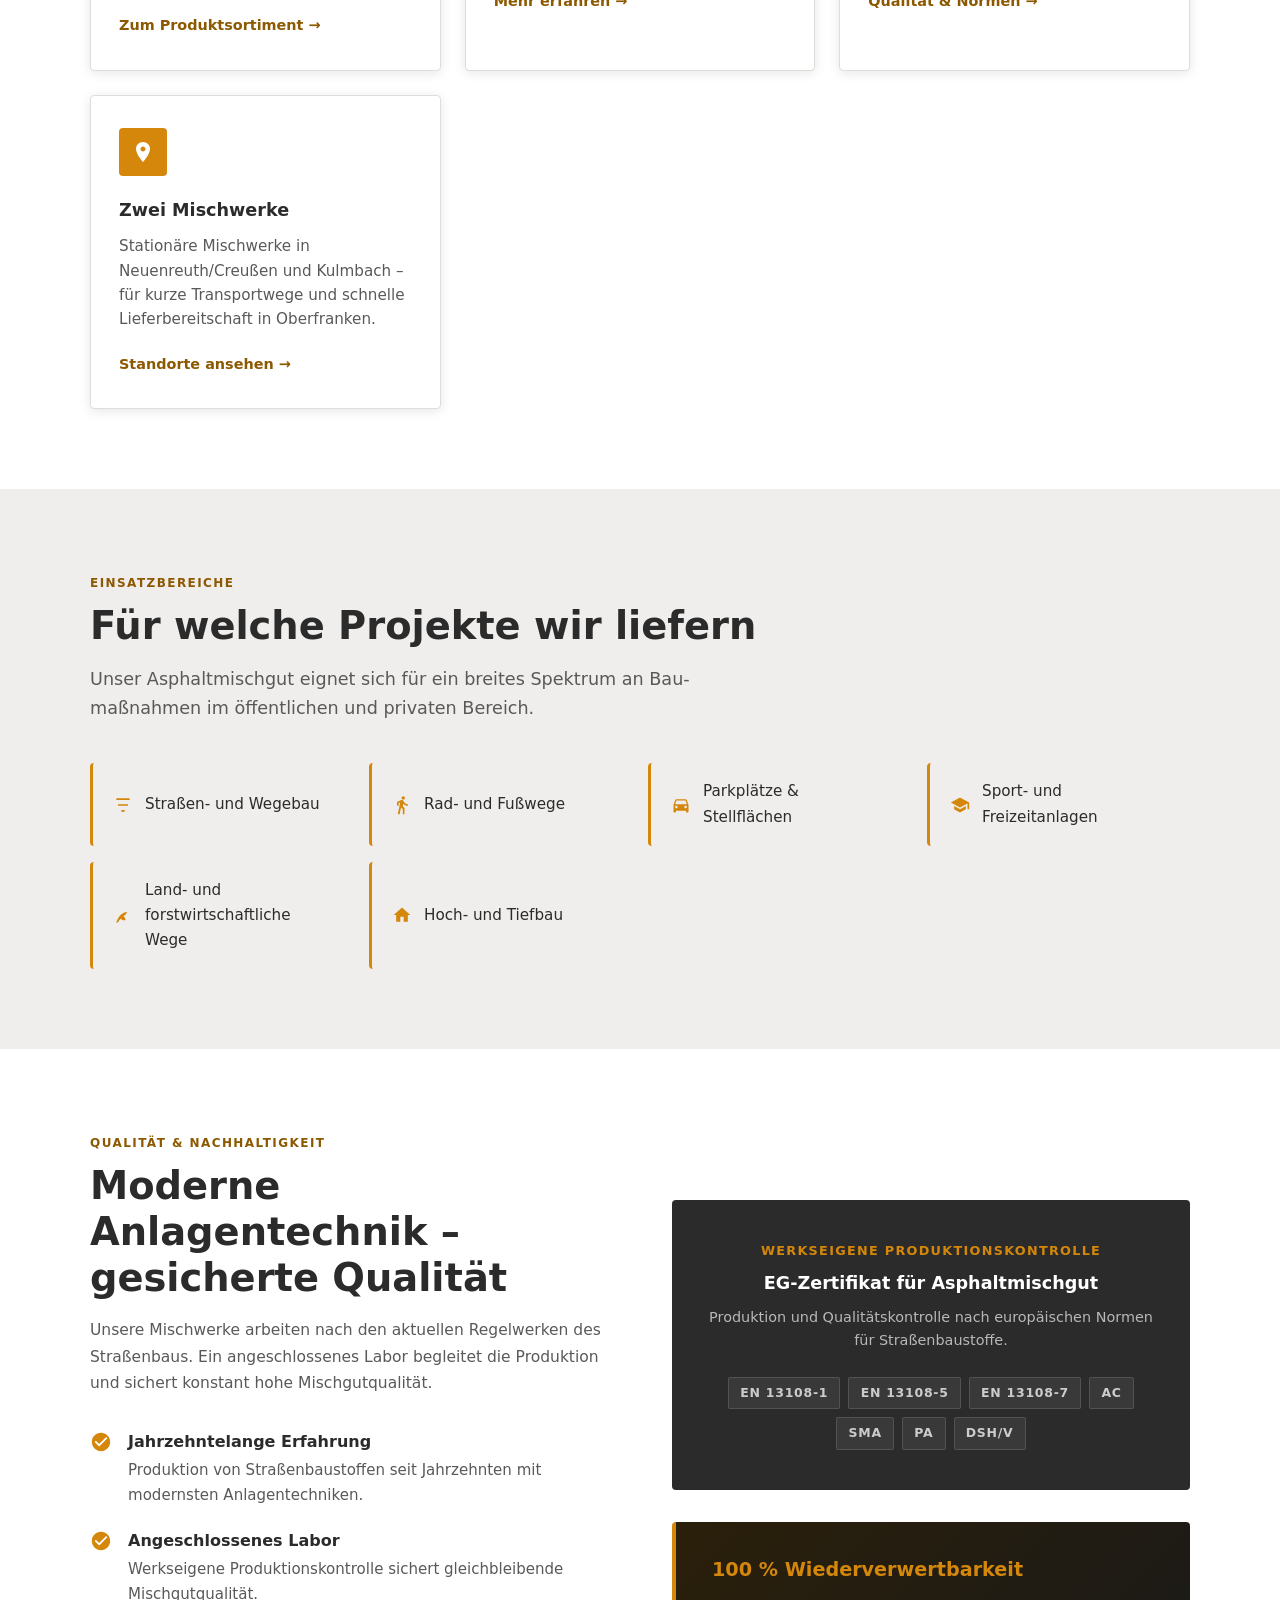
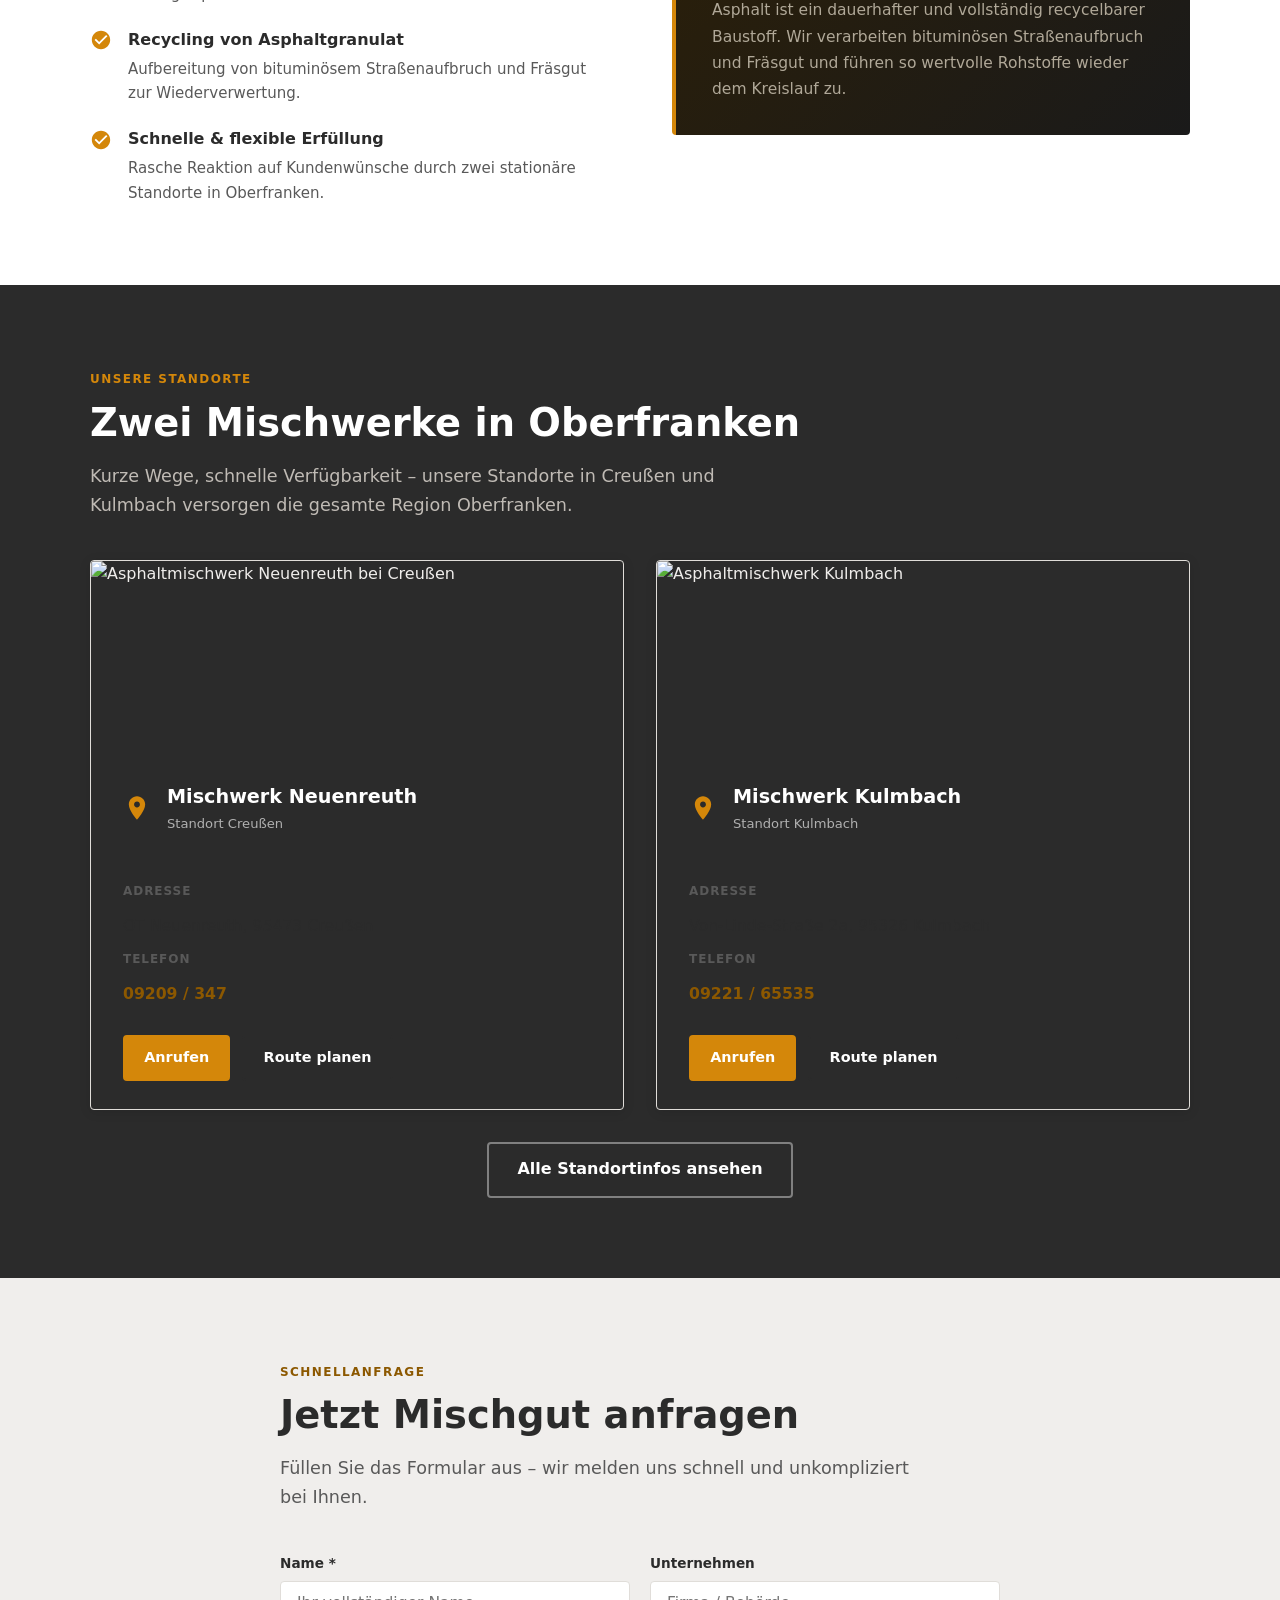
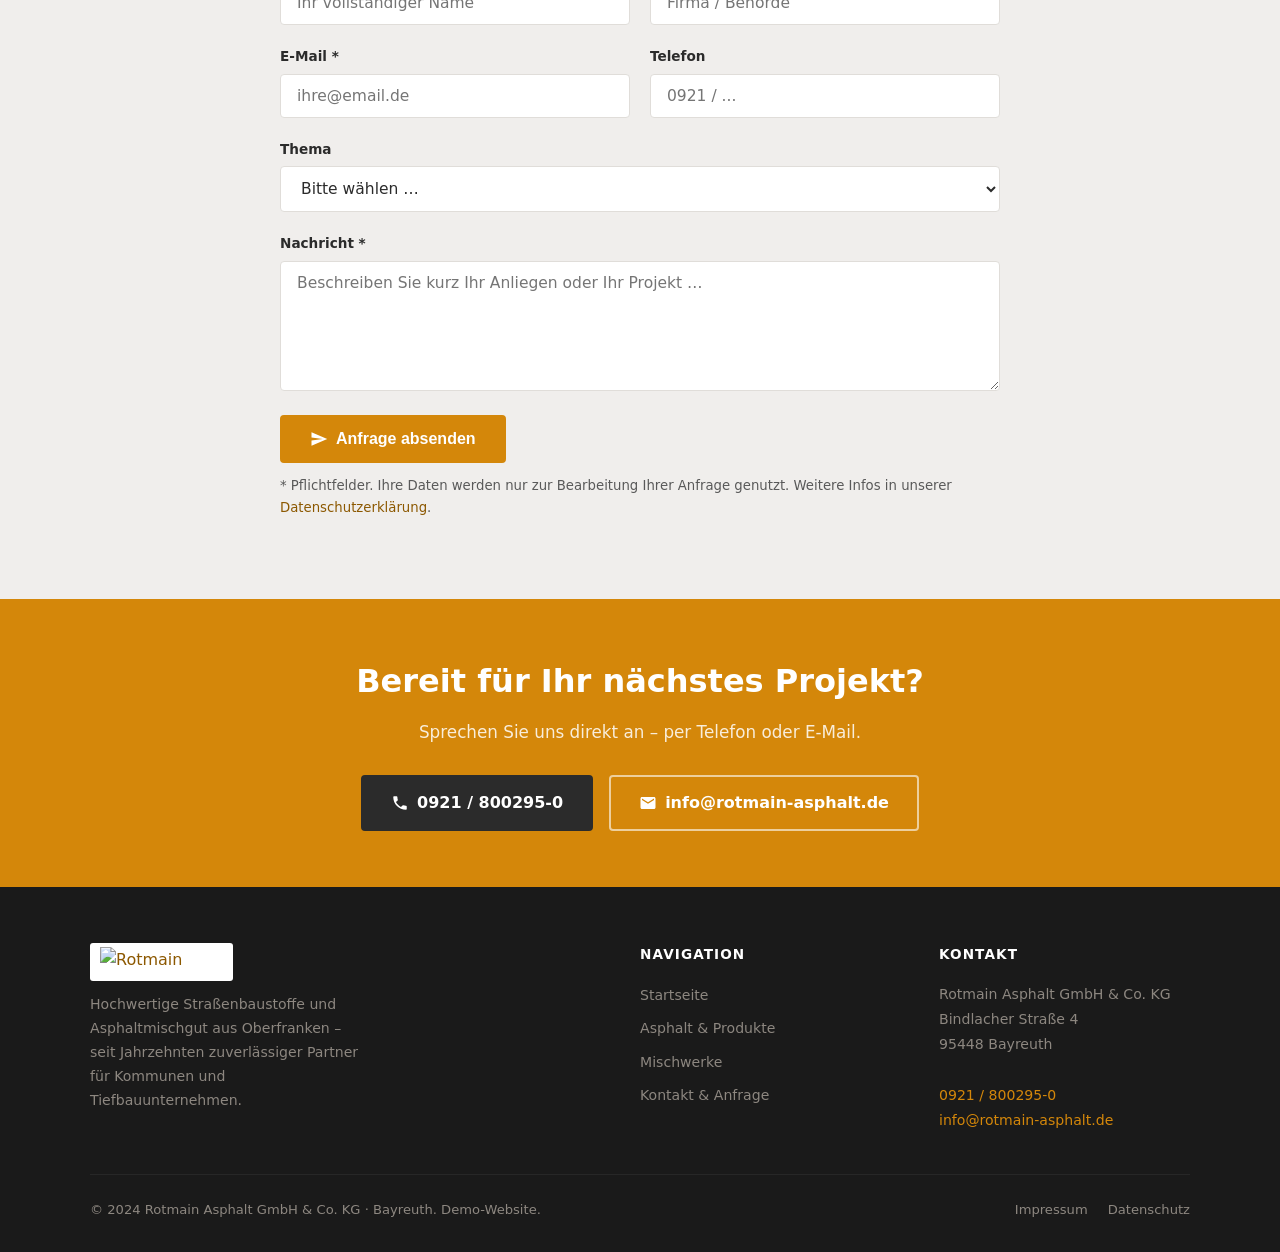
==== commit 9863f11f: "Use Rotmain assets and fix contrast/accessibility ASSETS - Logo: replaced all 10 SVG placeholders (h" ====
--- a/index.html
+++ b/index.html
@@ -52,15 +52,11 @@
   <header class="site-header" role="banner">
     <div class="header-inner">
       <a href="index.html" class="logo" aria-label="Rotmain Asphalt – Startseite">
-        <div class="logo-mark">
-          <svg viewBox="0 0 24 24" xmlns="http://www.w3.org/2000/svg" aria-hidden="true">
-            <path d="M12 2L2 7l10 5 10-5-10-5zM2 17l10 5 10-5M2 12l10 5 10-5"/>
-          </svg>
-        </div>
-        <div class="logo-text">
-          <strong>Rotmain Asphalt</strong>
-          <span>GmbH &amp; Co. KG · Bayreuth</span>
-        </div>
+        <img src="https://rotmain-asphalt.de/img/Logo.png"
+             alt="Rotmain Asphalt GmbH &amp; Co. KG"
+             class="logo-img"
+             width="180" height="44"
+             loading="eager">
       </a>
       <button class="nav-toggle" aria-label="Navigation öffnen" aria-expanded="false" aria-controls="main-nav">
         <span></span><span></span><span></span>
@@ -319,6 +315,11 @@
         </p>
         <div class="plant-grid">
           <div class="plant-card">
+            <img src="https://rotmain-asphalt.de/img/Mischanlagen/Neuenreuth2.JPG"
+                 alt="Asphaltmischwerk Neuenreuth bei Creußen"
+                 class="plant-card-photo"
+                 width="480" height="200"
+                 loading="lazy">
             <div class="plant-card-header">
               <svg viewBox="0 0 24 24" xmlns="http://www.w3.org/2000/svg" aria-hidden="true"><path d="M12 2C8.13 2 5 5.13 5 9c0 5.25 7 13 7 13s7-7.75 7-13c0-3.87-3.13-7-7-7zm0 9.5c-1.38 0-2.5-1.12-2.5-2.5s1.12-2.5 2.5-2.5 2.5 1.12 2.5 2.5-1.12 2.5-2.5 2.5z"/></svg>
               <div>
@@ -340,6 +341,11 @@
             </div>
           </div>
           <div class="plant-card">
+            <img src="https://rotmain-asphalt.de/img/Mischanlagen/Kulmbach2.jpg"
+                 alt="Asphaltmischwerk Kulmbach"
+                 class="plant-card-photo"
+                 width="480" height="200"
+                 loading="lazy">
             <div class="plant-card-header">
               <svg viewBox="0 0 24 24" xmlns="http://www.w3.org/2000/svg" aria-hidden="true"><path d="M12 2C8.13 2 5 5.13 5 9c0 5.25 7 13 7 13s7-7.75 7-13c0-3.87-3.13-7-7-7zm0 9.5c-1.38 0-2.5-1.12-2.5-2.5s1.12-2.5 2.5-2.5 2.5 1.12 2.5 2.5-1.12 2.5-2.5 2.5z"/></svg>
               <div>
@@ -450,13 +456,11 @@
       <div class="footer-grid">
         <div class="footer-brand">
           <a href="index.html" class="logo" aria-label="Rotmain Asphalt – Startseite">
-            <div class="logo-mark">
-              <svg viewBox="0 0 24 24" width="20" height="20" fill="#fff" aria-hidden="true"><path d="M12 2L2 7l10 5 10-5-10-5zM2 17l10 5 10-5M2 12l10 5 10-5"/></svg>
-            </div>
-            <div class="logo-text">
-              <strong>Rotmain Asphalt</strong>
-              <span>GmbH &amp; Co. KG</span>
-            </div>
+            <img src="https://rotmain-asphalt.de/img/Logo.png"
+                 alt="Rotmain Asphalt GmbH &amp; Co. KG"
+                 class="logo-img"
+                 width="180" height="44"
+                 loading="lazy">
           </a>
           <p>
             Hochwertige Straßenbaustoffe und Asphaltmischgut aus Oberfranken –
--- a/styles.css
+++ b/styles.css
@@ -7,17 +7,28 @@
 *, *::before, *::after { box-sizing: border-box; margin: 0; padding: 0; }
 
 :root {
+  /* Core palette */
   --clr-black:   #1a1a1a;
   --clr-dark:    #2b2b2b;
   --clr-mid:     #3d3d3d;
   --clr-steel:   #5a5a5a;
   --clr-mist:    #f0eeec;
   --clr-white:   #ffffff;
-  --clr-accent:  #d4870a;
-  --clr-accent2: #b87209;
+  /* Amber accent: use --clr-accent on dark surfaces, --clr-accent-text on light surfaces */
+  --clr-accent:       #d4870a;  /* bright amber – buttons, icons, dark-bg highlights */
+  --clr-accent2:      #b87209;  /* hover state for buttons */
+  --clr-accent-text:  #8c5800;  /* darker amber for text/links on light bg – 5.4:1 on white */
   --clr-border:  #e0ddd9;
   --clr-text:    #2b2b2b;
-  --clr-subtle:  #666;
+  --clr-subtle:  #595959; /* raised from #666 to ensure ≥4.5:1 on white */
+  /* Semantic aliases (WCAG-safe) */
+  --bg:      var(--clr-white);
+  --surface: var(--clr-mist);
+  --text:    var(--clr-text);
+  --muted:   var(--clr-subtle);
+  --primary: var(--clr-accent);
+  --accent:  var(--clr-accent-text);
+  --border:  var(--clr-border);
   --font-main: system-ui, -apple-system, 'Segoe UI', Roboto, sans-serif;
   --radius: 4px;
   --shadow: 0 2px 12px rgba(0,0,0,.10);
@@ -30,14 +41,15 @@
 
 body {
   font-family: var(--font-main);
-  color: var(--clr-text);
-  background: var(--clr-white);
+  color: var(--text);
+  background: var(--bg);
   line-height: 1.65;
   padding-top: var(--header-h);
 }
 
 img { max-width: 100%; display: block; }
-a { color: var(--clr-accent); text-decoration: none; }
+/* Links: darker amber gives 5.4:1 on white, 4.7:1 on mist (#f0eeec) */
+a { color: var(--clr-accent-text); text-decoration: none; }
 a:hover { text-decoration: underline; }
 
 /* Skip link */
@@ -58,8 +70,18 @@
 .section-label {
   display: inline-block;
   font-size: .75rem; font-weight: 700; letter-spacing: .12em;
-  text-transform: uppercase; color: var(--clr-accent);
+  text-transform: uppercase;
+  /* Default: dark amber for light backgrounds (5.4:1 on white, 4.7:1 on mist) */
+  color: var(--clr-accent-text);
   margin-bottom: .6rem;
+}
+/* On dark/coloured backgrounds, restore bright amber (4.6:1 on #2b2b2b) */
+.section--dark .section-label,
+.section--black .section-label,
+.page-hero .section-label,
+.cta-strip .section-label,
+.hero .section-label {
+  color: var(--clr-accent);
 }
 .section-title {
   font-size: clamp(1.6rem, 3vw, 2.4rem);
@@ -91,6 +113,21 @@
 .logo {
   display: flex; align-items: center; gap: .75rem; text-decoration: none;
 }
+/* Real logo image: white pill so logo reads on the dark header */
+.logo-img {
+  display: block;
+  height: 44px;
+  width: auto;
+  background: #fff;
+  padding: 4px 10px;
+  border-radius: 3px;
+  object-fit: contain;
+}
+/* Footer variant: slightly smaller */
+.site-footer .logo-img {
+  height: 38px;
+}
+/* Fallback wordmark (shown only if img fails to load) */
 .logo-mark {
   width: 42px; height: 42px; background: var(--clr-accent);
   display: flex; align-items: center; justify-content: center;
@@ -229,7 +266,7 @@
 .card p { font-size: .95rem; color: var(--clr-subtle); line-height: 1.6; }
 .card-link { margin-top: 1.25rem; }
 .card-link a {
-  font-size: .9rem; font-weight: 600; color: var(--clr-accent);
+  font-size: .9rem; font-weight: 600; color: var(--clr-accent-text);
   display: inline-flex; align-items: center; gap: .3rem;
 }
 .card-link a:hover { text-decoration: underline; }
@@ -238,7 +275,8 @@
 .card--dark {
   background: var(--clr-mid); border-color: var(--clr-steel); color: var(--clr-mist);
 }
-.card--dark p { color: #a0a0a0; }
+/* #c0c0c0 on #3d3d3d = 5.1:1 ✓ */
+.card--dark p { color: #c0c0c0; }
 
 /* --- Applications list --- */
 .app-grid {
@@ -259,18 +297,24 @@
   border: 1px solid var(--clr-border); border-radius: var(--radius);
   overflow: hidden; box-shadow: var(--shadow);
 }
+/* Real plant photo */
+.plant-card-photo {
+  width: 100%; height: 200px; object-fit: cover; display: block;
+}
 .plant-card-header {
-  background: var(--clr-dark); padding: 1.5rem 2rem;
+  background: var(--clr-dark); padding: 1.25rem 2rem;
   display: flex; align-items: center; gap: 1rem;
 }
 .plant-card-header svg { width: 28px; height: 28px; fill: var(--clr-accent); flex-shrink: 0; }
 .plant-card-header h3 { color: #fff; font-size: 1.2rem; font-weight: 700; }
-.plant-card-header p { color: #999; font-size: .82rem; }
+/* #b0b0b0 on #2b2b2b = 5.5:1 ✓ (was #999 = 4.3:1, borderline) */
+.plant-card-header p { color: #b0b0b0; font-size: .82rem; }
 .plant-card-body { padding: 1.75rem 2rem; }
 .plant-card-body dl { display: grid; gap: .7rem; }
 .plant-card-body dt { font-size: .75rem; font-weight: 700; text-transform: uppercase; letter-spacing: .08em; color: var(--clr-subtle); }
 .plant-card-body dd { font-size: .98rem; font-weight: 500; color: var(--clr-text); }
-.plant-card-body dd a { color: var(--clr-accent); font-weight: 600; }
+/* darker amber on white: 5.4:1 ✓ */
+.plant-card-body dd a { color: var(--clr-accent-text); font-weight: 600; }
 .plant-card-body dd a:hover { text-decoration: underline; }
 .plant-card-footer { padding: 0 2rem 1.75rem; display: flex; gap: .75rem; flex-wrap: wrap; }
 
@@ -294,7 +338,8 @@
   color: var(--clr-accent); margin-bottom: .5rem;
 }
 .quality-badge h3 { font-size: 1.1rem; margin-bottom: .5rem; color: #fff; }
-.quality-badge p { font-size: .9rem; color: #999; }
+/* #b8b8b8 on #2b2b2b = 6.3:1 ✓ (was #999 = 4.3:1) */
+.quality-badge p { font-size: .9rem; color: #b8b8b8; }
 .standards-list { display: flex; gap: .5rem; flex-wrap: wrap; margin-top: 1.5rem; justify-content: center; }
 .std-tag {
   background: rgba(255,255,255,.07); border: 1px solid rgba(255,255,255,.12);
@@ -331,16 +376,18 @@
   transition: background .2s;
 }
 .faq-question:hover { background: var(--clr-mist); }
-.faq-question[aria-expanded="true"] { background: var(--clr-mist); color: var(--clr-accent); }
+/* darker amber on mist bg: 4.7:1 ✓ (bright amber was 2.4:1) */
+.faq-question[aria-expanded="true"] { background: var(--clr-mist); color: var(--clr-accent-text); }
 .faq-icon {
   width: 20px; height: 20px; flex-shrink: 0; transition: transform .3s;
   fill: var(--clr-subtle);
 }
-.faq-question[aria-expanded="true"] .faq-icon { transform: rotate(180deg); fill: var(--clr-accent); }
+.faq-question[aria-expanded="true"] .faq-icon { transform: rotate(180deg); fill: var(--clr-accent-text); }
 .faq-answer {
   max-height: 0; overflow: hidden; transition: max-height .35s ease;
   background: #faf9f7;
 }
+/* #595959 on white = 7.0:1 ✓ */
 .faq-answer p { padding: 1.1rem 1.5rem; font-size: .95rem; color: var(--clr-subtle); line-height: 1.7; }
 
 /* --- Contact form --- */
@@ -384,7 +431,8 @@
 .contact-box dl { display: grid; gap: .55rem; }
 .contact-box dt { font-size: .73rem; font-weight: 700; text-transform: uppercase; letter-spacing: .08em; color: var(--clr-subtle); }
 .contact-box dd { font-size: .97rem; color: var(--clr-text); }
-.contact-box dd a { color: var(--clr-accent); font-weight: 600; }
+/* darker amber on white: 5.4:1 ✓ */
+.contact-box dd a { color: var(--clr-accent-text); font-weight: 600; }
 
 /* --- CTA Strip --- */
 .cta-strip { background: var(--clr-accent); padding: 3.5rem 0; text-align: center; }
@@ -440,7 +488,8 @@
 .breadcrumb ol { display: flex; gap: .5rem; list-style: none; font-size: .85rem; }
 .breadcrumb li { display: flex; align-items: center; gap: .5rem; color: var(--clr-subtle); }
 .breadcrumb li:not(:last-child)::after { content: '/'; color: #bbb; }
-.breadcrumb a { color: var(--clr-accent); }
+/* darker amber on mist (#f0eeec): 4.7:1 ✓ */
+.breadcrumb a { color: var(--clr-accent-text); }
 
 /* --- Page hero (inner pages) --- */
 .page-hero {
@@ -457,7 +506,7 @@
 .legal-content p { margin-bottom: 1rem; font-size: .97rem; color: var(--clr-subtle); line-height: 1.75; }
 .legal-content ul { margin: .5rem 0 1rem 1.5rem; }
 .legal-content ul li { font-size: .97rem; color: var(--clr-subtle); margin-bottom: .4rem; }
-.legal-content a { color: var(--clr-accent); }
+.legal-content a { color: var(--clr-accent-text); }
 .legal-content .dl-pair { display: grid; grid-template-columns: 180px 1fr; gap: .4rem .75rem; margin-bottom: 1rem; }
 .legal-content .dl-pair dt { font-weight: 600; font-size: .95rem; color: var(--clr-text); }
 .legal-content .dl-pair dd { font-size: .95rem; color: var(--clr-subtle); }
@@ -466,20 +515,25 @@
 .site-footer { background: var(--clr-black); color: #a09890; padding: 3.5rem 0 2rem; }
 .footer-grid { display: grid; grid-template-columns: 2fr 1fr 1fr; gap: 3rem; margin-bottom: 2.5rem; }
 .footer-brand .logo-text strong { font-size: 1rem; }
-.footer-brand p { font-size: .88rem; color: #706a64; margin-top: .75rem; line-height: 1.7; max-width: 280px; }
+/* #8d8780 on #1a1a1a = 5.2:1 ✓ (was #706a64 = 3.4:1) */
+.footer-brand p { font-size: .88rem; color: #8d8780; margin-top: .75rem; line-height: 1.7; max-width: 280px; }
 .footer-col h4 { color: #fff; font-size: .85rem; font-weight: 700; letter-spacing: .08em; text-transform: uppercase; margin-bottom: 1rem; }
 .footer-col ul { list-style: none; display: grid; gap: .45rem; }
-.footer-col ul a { color: #706a64; font-size: .88rem; transition: color .2s; }
+/* #8d8780 on #1a1a1a = 5.2:1 ✓ (was #706a64 = 3.4:1) */
+.footer-col ul a { color: #8d8780; font-size: .88rem; transition: color .2s; }
 .footer-col ul a:hover { color: var(--clr-accent); text-decoration: none; }
-.footer-col address { font-style: normal; font-size: .88rem; line-height: 1.8; color: #706a64; }
+/* #8d8780 on #1a1a1a = 5.2:1 ✓ */
+.footer-col address { font-style: normal; font-size: .88rem; line-height: 1.8; color: #8d8780; }
 .footer-col address a { color: var(--clr-accent); }
 .footer-bottom {
   border-top: 1px solid rgba(255,255,255,.06); padding-top: 1.5rem;
   display: flex; justify-content: space-between; align-items: center; flex-wrap: wrap; gap: 1rem;
 }
-.footer-bottom p { font-size: .82rem; color: #504a44; }
+/* #8d8780 on #1a1a1a = 5.2:1 ✓ (was #504a44 = 2.1:1 – critical failure) */
+.footer-bottom p { font-size: .82rem; color: #8d8780; }
 .footer-legal { display: flex; gap: 1.25rem; flex-wrap: wrap; }
-.footer-legal a { font-size: .82rem; color: #504a44; transition: color .2s; }
+/* #8d8780 on #1a1a1a = 5.2:1 ✓ (was #504a44 = 2.1:1 – critical failure) */
+.footer-legal a { font-size: .82rem; color: #8d8780; transition: color .2s; }
 .footer-legal a:hover { color: var(--clr-accent); }
 
 @media (max-width: 760px) {
